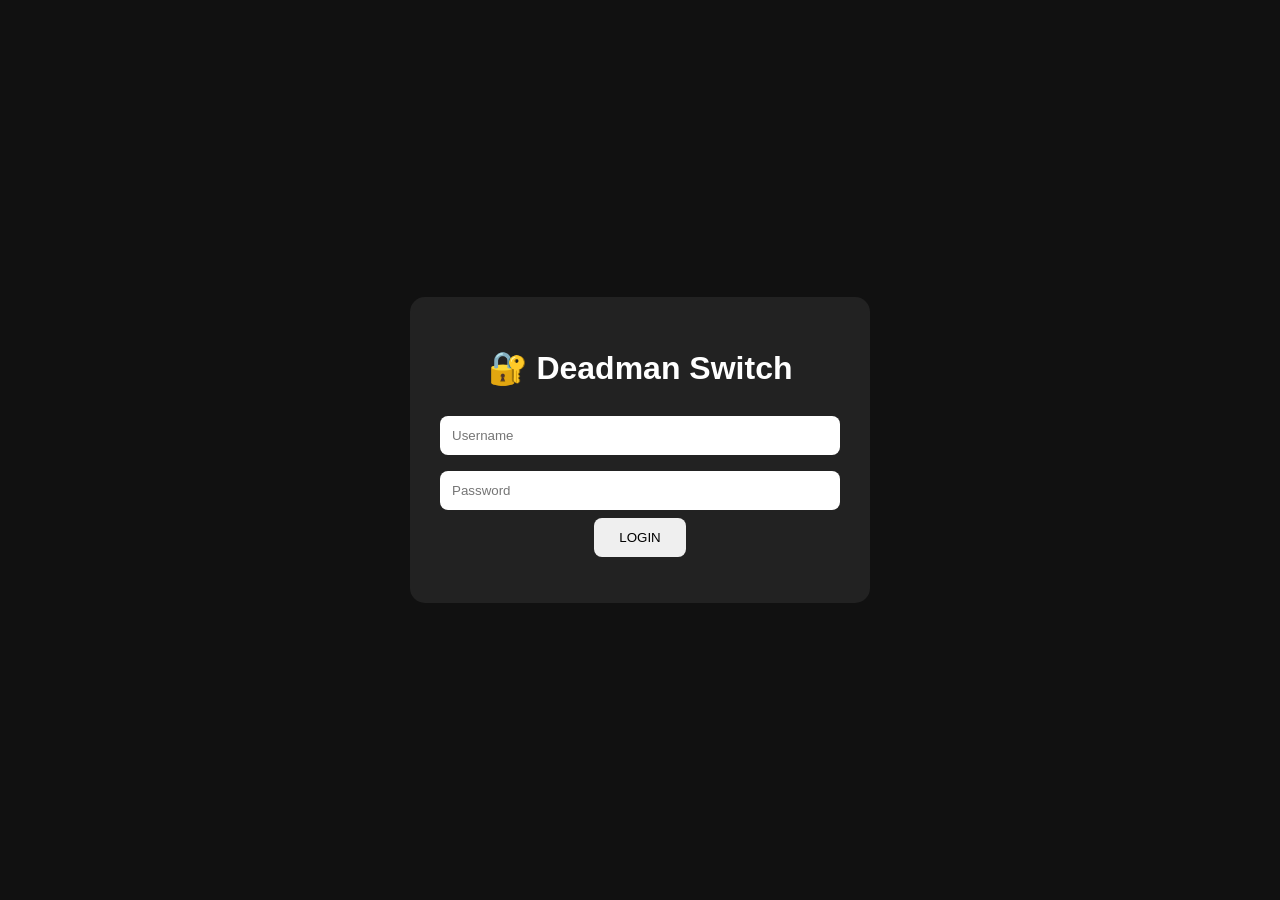
==== tujuan.html @ f86e51a2 "Update timer display and button functionality" ====
<!DOCTYPE html>
<html lang="id">
<head>
<meta charset="UTF-8">
<meta name="viewport" content="width=device-width, initial-scale=1.0">
<title>Deadman Switch</title>

<style>
body {
    margin: 0;
    min-height: 100vh;
    display: flex;
    justify-content: center;
    align-items: center;
    background: #111;
    color: white;
    font-family: Arial, sans-serif;
}

.box {
    width: 90%;
    max-width: 450px;
    padding: 30px;
    background: #222;
    border-radius: 15px;
    text-align: center;
}

#timer {
    font-size: 48px;
    font-weight: bold;
    margin: 25px 0;
}

button {
    padding: 13px 25px;
    border: 0;
    border-radius: 8px;
    cursor: pointer;
}

#status {
    margin-top: 20px;
}

.sos {
    color: #ff4444;
    font-weight: bold;
}
</style>
</head>

<body>

<div class="box">

    <h1>🟢 Deadman Switch</h1>

    <p>Check-in berikutnya sebelum:</p>

    <div id="timer">24:00:00</div>

    <button id="checkinButton" onclick="checkin()">
        🔄 CHECK-IN
    </button>

    <p id="status"></p>

</div>

<script>

// 24 JAM
const TIMEOUT = 24 * 60 * 60 * 1000;

function checkin() {

    // Reset timer menjadi 24 jam
    localStorage.setItem(
        "lastCheckin",
        Date.now()
    );

    document.getElementById("status").textContent =
        "✅ Check-in berhasil. Timer dimulai kembali 24 jam.";

    updateTimer();
}

function updateTimer() {

    const lastCheckin =
        localStorage.getItem("lastCheckin");

    if (!lastCheckin) {
        window.location.href = "index.html";
        return;
    }

    const elapsed =
        Date.now() - Number(lastCheckin);

    const remaining =
        TIMEOUT - elapsed;

    // 24 JAM SUDAH HABIS
    if (remaining <= 0) {

        document.getElementById("timer")
            .textContent = "00:00:00";

        document.getElementById("status")
            .textContent =
            "⚠️ Deadman switch on-sos";

        document.getElementById("status")
            .className = "sos";

        document.getElementById("checkinButton")
            .disabled = true;

        return;
    }

    const totalSeconds =
        Math.floor(remaining / 1000);

    const hours =
        Math.floor(totalSeconds / 3600);

    const minutes =
        Math.floor((totalSeconds % 3600) / 60);

    const seconds =
        totalSeconds % 60;

    document.getElementById("timer")
        .textContent =
        String(hours).padStart(2, "0") + ":" +
        String(minutes).padStart(2, "0") + ":" +
        String(seconds).padStart(2, "0");
}

// Update setiap detik
setInterval(updateTimer, 1000);

updateTimer();

</script>

</body>
</html>
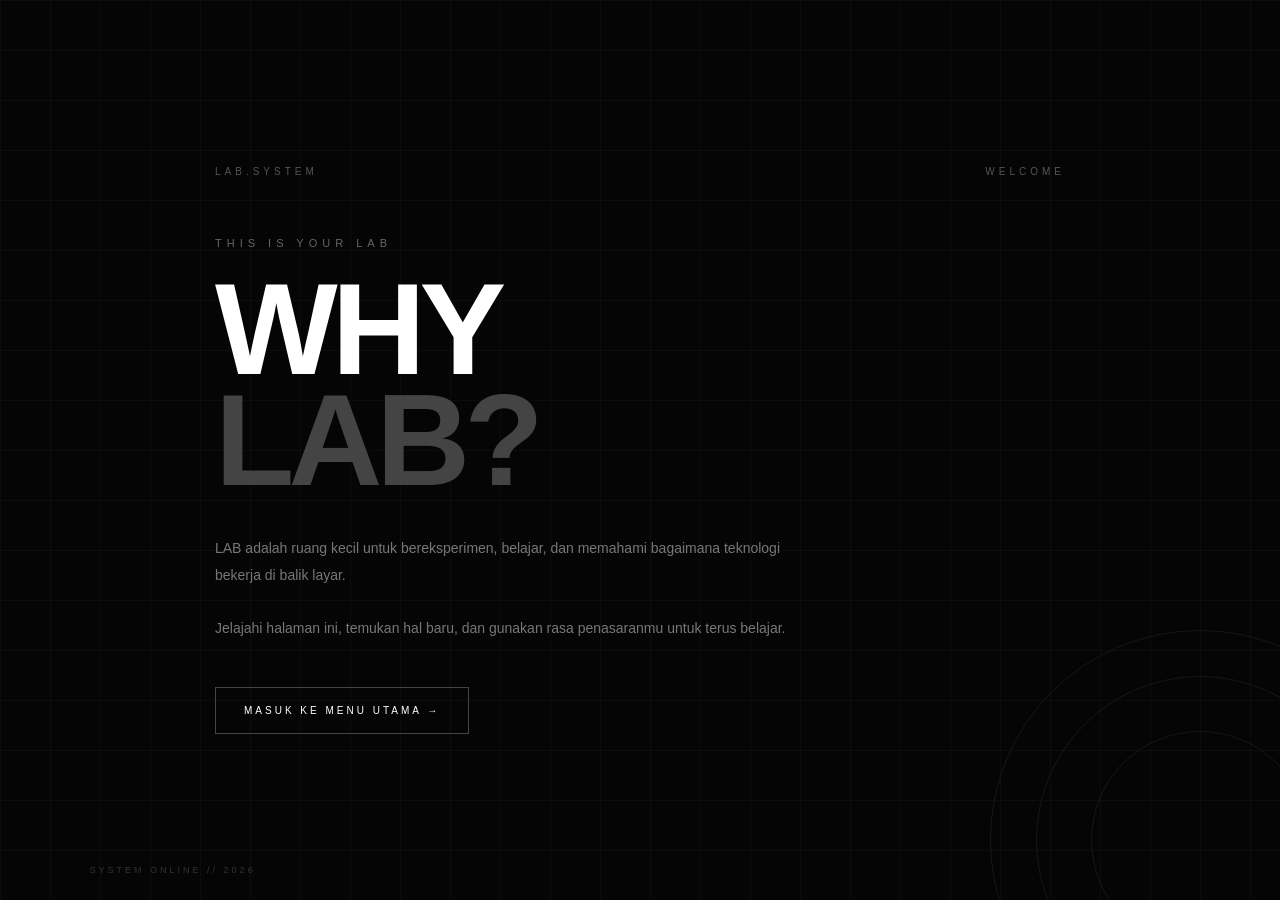
==== commit bea1d5b7: "Update tujuan.html" ====
--- a/tujuan.html
+++ b/tujuan.html
@@ -3,150 +3,214 @@
 <head>
 <meta charset="UTF-8">
 <meta name="viewport" content="width=device-width, initial-scale=1.0">
-<title>Deadman Switch</title>
+
+<title>LAB — Tujuan</title>
 
 <style>
+* {
+    margin: 0;
+    padding: 0;
+    box-sizing: border-box;
+}
+
 body {
-    margin: 0;
     min-height: 100vh;
+    background: #050505;
+    color: #fff;
+    font-family: Arial, Helvetica, sans-serif;
     display: flex;
+    align-items: center;
     justify-content: center;
-    align-items: center;
-    background: #111;
+    overflow: hidden;
+}
+
+/* GRID BACKGROUND */
+
+body::before {
+    content: "";
+    position: fixed;
+    inset: 0;
+    background-image:
+        linear-gradient(#ffffff08 1px, transparent 1px),
+        linear-gradient(90deg, #ffffff08 1px, transparent 1px);
+    background-size: 50px 50px;
+    pointer-events: none;
+}
+
+/* CONTAINER */
+
+.container {
+    width: min(850px, 88%);
+    position: relative;
+    z-index: 2;
+}
+
+/* TOP */
+
+.top {
+    display: flex;
+    justify-content: space-between;
+    color: #555;
+    font-size: 10px;
+    letter-spacing: 4px;
+    margin-bottom: 60px;
+}
+
+/* TITLE */
+
+.small {
+    color: #666;
+    font-size: 11px;
+    letter-spacing: 5px;
+    margin-bottom: 25px;
+}
+
+h1 {
+    font-size: clamp(55px, 12vw, 130px);
+    line-height: .85;
+    letter-spacing: -6px;
+}
+
+h1 span {
+    color: #444;
+}
+
+/* TEXT */
+
+.description {
+    max-width: 600px;
+    margin-top: 40px;
+    color: #777;
+    font-size: 14px;
+    line-height: 1.9;
+}
+
+/* BUTTON */
+
+.button {
+    display: inline-block;
+    margin-top: 45px;
+    padding: 17px 28px;
+
+    border: 1px solid #444;
+
     color: white;
-    font-family: Arial, sans-serif;
-}
-
-.box {
-    width: 90%;
-    max-width: 450px;
-    padding: 30px;
-    background: #222;
-    border-radius: 15px;
-    text-align: center;
-}
-
-#timer {
-    font-size: 48px;
-    font-weight: bold;
-    margin: 25px 0;
-}
-
-button {
-    padding: 13px 25px;
-    border: 0;
-    border-radius: 8px;
-    cursor: pointer;
-}
-
-#status {
-    margin-top: 20px;
-}
-
-.sos {
-    color: #ff4444;
-    font-weight: bold;
+    text-decoration: none;
+
+    font-size: 10px;
+    letter-spacing: 3px;
+
+    transition: .3s;
+}
+
+.button:hover {
+    background: white;
+    color: black;
+    border-color: white;
+}
+
+/* DECORATION */
+
+.circle {
+    position: fixed;
+    width: 420px;
+    height: 420px;
+    border: 1px solid #181818;
+    border-radius: 50%;
+    right: -130px;
+    bottom: -150px;
+}
+
+.circle::before {
+    content: "";
+    position: absolute;
+    inset: 45px;
+    border: 1px solid #181818;
+    border-radius: 50%;
+}
+
+.circle::after {
+    content: "";
+    position: absolute;
+    inset: 100px;
+    border: 1px solid #181818;
+    border-radius: 50%;
+}
+
+/* FOOTER */
+
+.footer {
+    position: fixed;
+    bottom: 25px;
+    left: 7%;
+
+    color: #333;
+    font-size: 9px;
+    letter-spacing: 3px;
+}
+
+/* MOBILE */
+
+@media(max-width:600px) {
+
+    h1 {
+        letter-spacing: -3px;
+    }
+
+    .top {
+        margin-bottom: 45px;
+    }
+
+    .description {
+        font-size: 13px;
+    }
+
+    .circle {
+        width: 300px;
+        height: 300px;
+    }
 }
 </style>
 </head>
 
 <body>
 
-<div class="box">
-
-    <h1>🟢 Deadman Switch</h1>
-
-    <p>Check-in berikutnya sebelum:</p>
-
-    <div id="timer">24:00:00</div>
-
-    <button id="checkinButton" onclick="checkin()">
-        🔄 CHECK-IN
-    </button>
-
-    <p id="status"></p>
+<div class="circle"></div>
+
+<div class="container">
+
+    <div class="top">
+        <span>LAB.SYSTEM</span>
+        <span>WELCOME</span>
+    </div>
+
+    <div class="small">
+        THIS IS YOUR LAB
+    </div>
+
+    <h1>
+        WHY<br>
+        <span>LAB?</span>
+    </h1>
+
+    <p class="description">
+        LAB adalah ruang kecil untuk bereksperimen,
+        belajar, dan memahami bagaimana teknologi
+        bekerja di balik layar.
+        <br><br>
+        Jelajahi halaman ini, temukan hal baru,
+        dan gunakan rasa penasaranmu untuk terus belajar.
+    </p>
+
+    <a href="index.html" class="button">
+        MASUK KE MENU UTAMA →
+    </a>
 
 </div>
 
-<script>
-
-// 24 JAM
-const TIMEOUT = 24 * 60 * 60 * 1000;
-
-function checkin() {
-
-    // Reset timer menjadi 24 jam
-    localStorage.setItem(
-        "lastCheckin",
-        Date.now()
-    );
-
-    document.getElementById("status").textContent =
-        "✅ Check-in berhasil. Timer dimulai kembali 24 jam.";
-
-    updateTimer();
-}
-
-function updateTimer() {
-
-    const lastCheckin =
-        localStorage.getItem("lastCheckin");
-
-    if (!lastCheckin) {
-        window.location.href = "index.html";
-        return;
-    }
-
-    const elapsed =
-        Date.now() - Number(lastCheckin);
-
-    const remaining =
-        TIMEOUT - elapsed;
-
-    // 24 JAM SUDAH HABIS
-    if (remaining <= 0) {
-
-        document.getElementById("timer")
-            .textContent = "00:00:00";
-
-        document.getElementById("status")
-            .textContent =
-            "⚠️ Deadman switch on-sos";
-
-        document.getElementById("status")
-            .className = "sos";
-
-        document.getElementById("checkinButton")
-            .disabled = true;
-
-        return;
-    }
-
-    const totalSeconds =
-        Math.floor(remaining / 1000);
-
-    const hours =
-        Math.floor(totalSeconds / 3600);
-
-    const minutes =
-        Math.floor((totalSeconds % 3600) / 60);
-
-    const seconds =
-        totalSeconds % 60;
-
-    document.getElementById("timer")
-        .textContent =
-        String(hours).padStart(2, "0") + ":" +
-        String(minutes).padStart(2, "0") + ":" +
-        String(seconds).padStart(2, "0");
-}
-
-// Update setiap detik
-setInterval(updateTimer, 1000);
-
-updateTimer();
-
-</script>
+<div class="footer">
+    SYSTEM ONLINE // 2026
+</div>
 
 </body>
 </html>
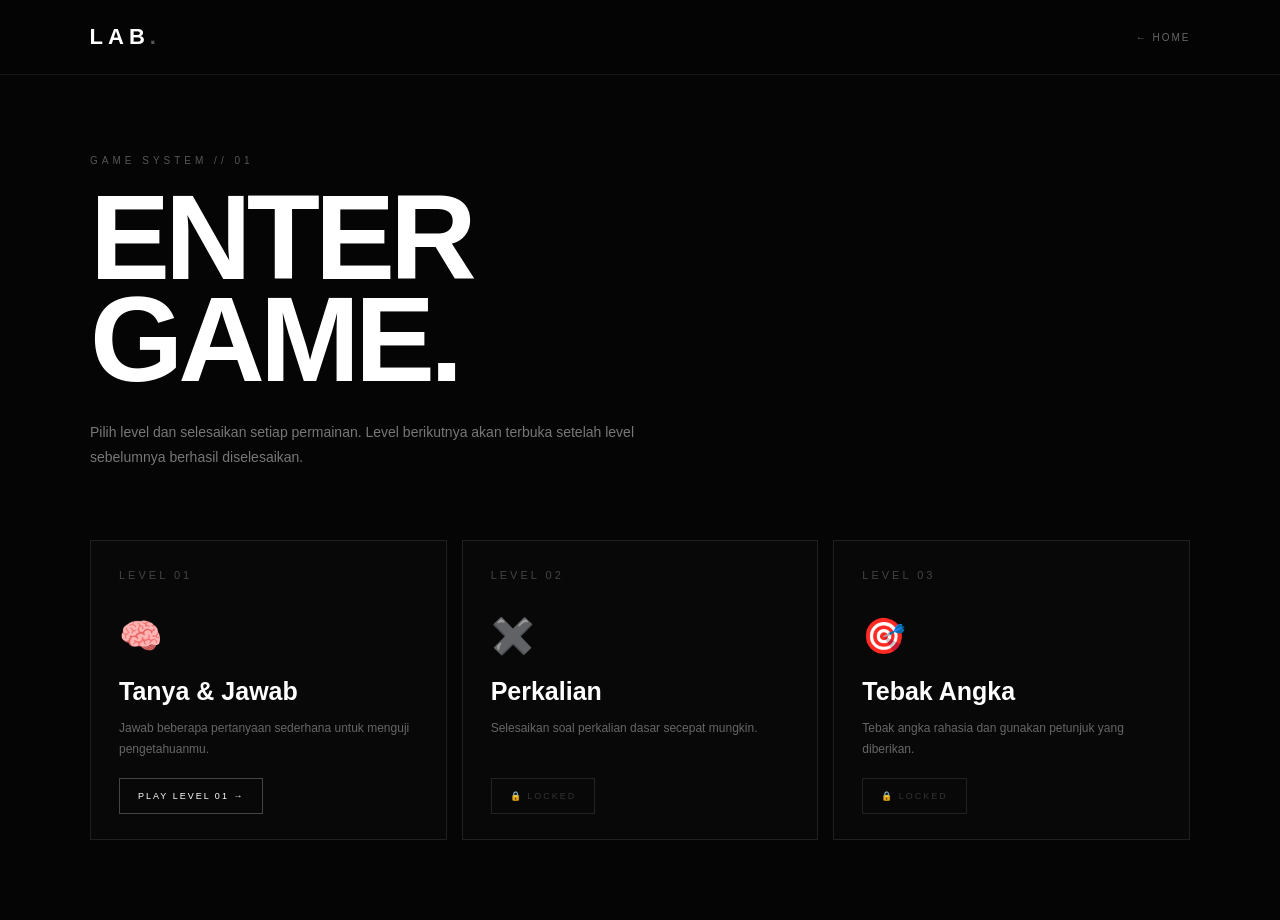
==== commit cbe7bb87: "Update title and styles in tujuan.html" ====
--- a/tujuan.html
+++ b/tujuan.html
@@ -1,12 +1,15 @@
 <!DOCTYPE html>
 <html lang="id">
 <head>
+
 <meta charset="UTF-8">
 <meta name="viewport" content="width=device-width, initial-scale=1.0">
-
-<title>LAB — Tujuan</title>
+<meta name="theme-color" content="#050505">
+
+<title>LAB — Enter Game</title>
 
 <style>
+
 * {
     margin: 0;
     padding: 0;
@@ -14,203 +17,771 @@
 }
 
 body {
+    background: #050505;
+    color: white;
+    font-family: Arial, Helvetica, sans-serif;
     min-height: 100vh;
-    background: #050505;
-    color: #fff;
-    font-family: Arial, Helvetica, sans-serif;
+}
+
+/* HEADER */
+
+header {
+    min-height: 75px;
+    padding: 0 7vw;
+
     display: flex;
     align-items: center;
-    justify-content: center;
-    overflow: hidden;
-}
-
-/* GRID BACKGROUND */
-
-body::before {
-    content: "";
-    position: fixed;
-    inset: 0;
-    background-image:
-        linear-gradient(#ffffff08 1px, transparent 1px),
-        linear-gradient(90deg, #ffffff08 1px, transparent 1px);
-    background-size: 50px 50px;
-    pointer-events: none;
-}
-
-/* CONTAINER */
-
-.container {
-    width: min(850px, 88%);
-    position: relative;
-    z-index: 2;
-}
-
-/* TOP */
-
-.top {
-    display: flex;
     justify-content: space-between;
+
+    border-bottom: 1px solid #171717;
+
+    position: sticky;
+    top: 0;
+    z-index: 10;
+
+    background: rgba(5,5,5,.9);
+    backdrop-filter: blur(15px);
+}
+
+.logo {
+    font-size: 22px;
+    font-weight: 900;
+    letter-spacing: 5px;
+}
+
+.logo span {
+    color: #555;
+}
+
+.back {
+    color: #666;
+    text-decoration: none;
+    font-size: 10px;
+    letter-spacing: 2px;
+}
+
+.back:hover {
+    color: white;
+}
+
+/* MAIN */
+
+main {
+    width: min(1100px, 88vw);
+    margin: auto;
+    padding: 80px 0;
+}
+
+.label {
     color: #555;
     font-size: 10px;
     letter-spacing: 4px;
-    margin-bottom: 60px;
-}
-
-/* TITLE */
-
-.small {
+    margin-bottom: 20px;
+}
+
+h1 {
+    font-size: clamp(55px, 11vw, 120px);
+    line-height: .85;
+    letter-spacing: -5px;
+}
+
+.subtitle {
+    color: #777;
+    max-width: 600px;
+    line-height: 1.8;
+    font-size: 14px;
+    margin-top: 30px;
+}
+
+/* LEVELS */
+
+.levels {
+    display: grid;
+    grid-template-columns: repeat(3, 1fr);
+    gap: 15px;
+    margin-top: 70px;
+}
+
+.level {
+    min-height: 300px;
+
+    border: 1px solid #202020;
+    background: #080808;
+
+    padding: 28px;
+
+    position: relative;
+
+    transition: .35s;
+}
+
+.level:hover {
+    transform: translateY(-6px);
+    border-color: #555;
+}
+
+.number {
+    color: #444;
+    font-size: 11px;
+    letter-spacing: 3px;
+}
+
+.icon {
+    font-size: 35px;
+    margin-top: 35px;
+}
+
+.level h2 {
+    font-size: 25px;
+    margin-top: 20px;
+}
+
+.level p {
     color: #666;
-    font-size: 11px;
-    letter-spacing: 5px;
-    margin-bottom: 25px;
-}
-
-h1 {
-    font-size: clamp(55px, 12vw, 130px);
-    line-height: .85;
-    letter-spacing: -6px;
-}
-
-h1 span {
-    color: #444;
-}
-
-/* TEXT */
-
-.description {
-    max-width: 600px;
-    margin-top: 40px;
-    color: #777;
-    font-size: 14px;
-    line-height: 1.9;
-}
-
-/* BUTTON */
-
-.button {
-    display: inline-block;
-    margin-top: 45px;
-    padding: 17px 28px;
+    font-size: 12px;
+    line-height: 1.7;
+    margin-top: 12px;
+}
+
+.play {
+    position: absolute;
+    left: 28px;
+    bottom: 25px;
 
     border: 1px solid #444;
 
+    padding: 12px 18px;
+
     color: white;
-    text-decoration: none;
-
-    font-size: 10px;
-    letter-spacing: 3px;
+    background: transparent;
+
+    font-size: 9px;
+    letter-spacing: 2px;
+
+    cursor: pointer;
 
     transition: .3s;
 }
 
-.button:hover {
+.play:hover:not(:disabled) {
     background: white;
     color: black;
-    border-color: white;
-}
-
-/* DECORATION */
-
-.circle {
-    position: fixed;
-    width: 420px;
-    height: 420px;
-    border: 1px solid #181818;
-    border-radius: 50%;
-    right: -130px;
-    bottom: -150px;
-}
-
-.circle::before {
-    content: "";
-    position: absolute;
-    inset: 45px;
-    border: 1px solid #181818;
-    border-radius: 50%;
-}
-
-.circle::after {
-    content: "";
-    position: absolute;
-    inset: 100px;
-    border: 1px solid #181818;
-    border-radius: 50%;
-}
-
-/* FOOTER */
-
-.footer {
-    position: fixed;
-    bottom: 25px;
-    left: 7%;
-
+}
+
+.play:disabled {
     color: #333;
-    font-size: 9px;
-    letter-spacing: 3px;
-}
-
-/* MOBILE */
-
-@media(max-width:600px) {
+    border-color: #222;
+    cursor: not-allowed;
+}
+
+/* GAME AREA */
+
+#gameArea {
+    display: none;
+    margin-top: 60px;
+    border-top: 1px solid #202020;
+    padding-top: 50px;
+}
+
+.game-box {
+    max-width: 650px;
+    margin: auto;
+    text-align: center;
+}
+
+.game-box h2 {
+    font-size: clamp(30px, 6vw, 55px);
+}
+
+.question {
+    color: #aaa;
+    font-size: 18px;
+    margin-top: 30px;
+    min-height: 30px;
+}
+
+input {
+    width: min(350px, 80vw);
+    padding: 15px;
+
+    margin-top: 25px;
+
+    background: #0d0d0d;
+    border: 1px solid #333;
+
+    color: white;
+
+    text-align: center;
+    font-size: 18px;
+
+    outline: none;
+}
+
+input:focus {
+    border-color: #777;
+}
+
+.submit {
+    display: block;
+
+    margin: 15px auto;
+
+    padding: 13px 25px;
+
+    border: 1px solid #444;
+    background: transparent;
+
+    color: white;
+
+    cursor: pointer;
+
+    letter-spacing: 2px;
+}
+
+.submit:hover {
+    background: white;
+    color: black;
+}
+
+.message {
+    min-height: 25px;
+    color: #777;
+    margin-top: 15px;
+}
+
+/* RESPONSIVE */
+
+@media(max-width:800px) {
+
+    main {
+        padding-top: 55px;
+    }
+
+    .levels {
+        grid-template-columns: 1fr;
+    }
+
+    .level {
+        min-height: 260px;
+    }
+}
+
+@media(max-width:500px) {
+
+    header {
+        padding: 0 5vw;
+    }
+
+    main {
+        width: 90vw;
+    }
 
     h1 {
         letter-spacing: -3px;
     }
 
-    .top {
-        margin-bottom: 45px;
-    }
-
-    .description {
+    .subtitle {
         font-size: 13px;
     }
-
-    .circle {
-        width: 300px;
-        height: 300px;
-    }
-}
+}
+
 </style>
 </head>
 
+
 <body>
 
-<div class="circle"></div>
-
-<div class="container">
-
-    <div class="top">
-        <span>LAB.SYSTEM</span>
-        <span>WELCOME</span>
+<header>
+
+    <div class="logo">
+        LAB<span>.</span>
     </div>
 
-    <div class="small">
-        THIS IS YOUR LAB
+    <a class="back" href="index.html">
+        ← HOME
+    </a>
+
+</header>
+
+
+<main>
+
+    <div class="label">
+        GAME SYSTEM // 01
     </div>
 
     <h1>
-        WHY<br>
-        <span>LAB?</span>
+        ENTER<br>
+        GAME.
     </h1>
 
-    <p class="description">
-        LAB adalah ruang kecil untuk bereksperimen,
-        belajar, dan memahami bagaimana teknologi
-        bekerja di balik layar.
-        <br><br>
-        Jelajahi halaman ini, temukan hal baru,
-        dan gunakan rasa penasaranmu untuk terus belajar.
+    <p class="subtitle">
+        Pilih level dan selesaikan setiap permainan.
+        Level berikutnya akan terbuka setelah
+        level sebelumnya berhasil diselesaikan.
     </p>
 
-    <a href="index.html" class="button">
-        MASUK KE MENU UTAMA →
-    </a>
-
-</div>
-
-<div class="footer">
-    SYSTEM ONLINE // 2026
-</div>
+
+    <div class="levels">
+
+        <!-- LEVEL 1 -->
+
+        <div class="level">
+
+            <div class="number">
+                LEVEL 01
+            </div>
+
+            <div class="icon">🧠</div>
+
+            <h2>
+                Tanya & Jawab
+            </h2>
+
+            <p>
+                Jawab beberapa pertanyaan
+                sederhana untuk menguji
+                pengetahuanmu.
+            </p>
+
+            <button class="play" onclick="startLevel(1)">
+                PLAY LEVEL 01 →
+            </button>
+
+        </div>
+
+
+        <!-- LEVEL 2 -->
+
+        <div class="level">
+
+            <div class="number">
+                LEVEL 02
+            </div>
+
+            <div class="icon">✖️</div>
+
+            <h2>
+                Perkalian
+            </h2>
+
+            <p>
+                Selesaikan soal perkalian
+                dasar secepat mungkin.
+            </p>
+
+            <button id="level2Btn"
+                    class="play"
+                    onclick="startLevel(2)"
+                    disabled>
+                🔒 LOCKED
+            </button>
+
+        </div>
+
+
+        <!-- LEVEL 3 -->
+
+        <div class="level">
+
+            <div class="number">
+                LEVEL 03
+            </div>
+
+            <div class="icon">🎯</div>
+
+            <h2>
+                Tebak Angka
+            </h2>
+
+            <p>
+                Tebak angka rahasia dan
+                gunakan petunjuk yang diberikan.
+            </p>
+
+            <button id="level3Btn"
+                    class="play"
+                    onclick="startLevel(3)"
+                    disabled>
+                🔒 LOCKED
+            </button>
+
+        </div>
+
+    </div>
+
+
+    <!-- GAME -->
+
+    <div id="gameArea">
+
+        <div class="game-box">
+
+            <div class="label" id="gameLabel">
+                LEVEL
+            </div>
+
+            <h2 id="gameTitle">
+                GAME
+            </h2>
+
+            <div class="question" id="question">
+                Pertanyaan
+            </div>
+
+            <input
+                id="answer"
+                type="text"
+                autocomplete="off"
+                placeholder="Tulis jawaban..."
+            >
+
+            <button class="submit" onclick="checkAnswer()">
+                SUBMIT →
+            </button>
+
+            <div class="message" id="message"></div>
+
+        </div>
+
+    </div>
+
+</main>
+
+
+<script>
+
+/* =========================
+   PROGRESS SYSTEM
+========================= */
+
+let unlocked = Number(
+    localStorage.getItem("labLevel") || 1
+);
+
+const level2Btn = document.getElementById("level2Btn");
+const level3Btn = document.getElementById("level3Btn");
+
+function updateLevels() {
+
+    if (unlocked >= 2) {
+        level2Btn.disabled = false;
+        level2Btn.textContent = "PLAY LEVEL 02 →";
+    }
+
+    if (unlocked >= 3) {
+        level3Btn.disabled = false;
+        level3Btn.textContent = "PLAY LEVEL 03 →";
+    }
+}
+
+updateLevels();
+
+
+/* =========================
+   GAME VARIABLES
+========================= */
+
+let currentLevel = 0;
+let currentAnswer = "";
+
+let questionIndex = 0;
+
+
+/* LEVEL 1 QUESTIONS */
+
+const questions = [
+
+    {
+        q: "Planet tempat kita tinggal adalah?",
+        a: "bumi"
+    },
+
+    {
+        q: "Berapa jumlah hari dalam satu minggu?",
+        a: "7"
+    },
+
+    {
+        q: "Warna yang dihasilkan dari merah + putih?",
+        a: "pink"
+    }
+
+];
+
+
+/* =========================
+   START LEVEL
+========================= */
+
+function startLevel(level) {
+
+    currentLevel = level;
+
+    document.getElementById("gameArea").style.display = "block";
+
+    document
+        .getElementById("gameArea")
+        .scrollIntoView({
+            behavior: "smooth"
+        });
+
+    document.getElementById("message").textContent = "";
+
+    if (level === 1) {
+        startQuestion();
+    }
+
+    if (level === 2) {
+        startMultiplication();
+    }
+
+    if (level === 3) {
+        startGuess();
+    }
+}
+
+
+/* =========================
+   LEVEL 1
+========================= */
+
+function startQuestion() {
+
+    document.getElementById("gameLabel")
+        .textContent = "LEVEL 01 // KNOWLEDGE";
+
+    document.getElementById("gameTitle")
+        .textContent = "TANYA & JAWAB";
+
+    questionIndex = 0;
+
+    showQuestion();
+}
+
+
+function showQuestion() {
+
+    currentAnswer =
+        questions[questionIndex].a;
+
+    document.getElementById("question")
+        .textContent =
+        questions[questionIndex].q;
+
+    document.getElementById("answer").value = "";
+}
+
+
+function checkQuestion(answer) {
+
+    if (
+        answer.trim().toLowerCase() ===
+        currentAnswer.toLowerCase()
+    ) {
+
+        questionIndex++;
+
+        if (questionIndex >= questions.length) {
+
+            completeLevel(1);
+
+        } else {
+
+            document.getElementById("message")
+                .textContent =
+                "✓ BENAR! Lanjut...";
+
+            setTimeout(showQuestion, 700);
+        }
+
+    } else {
+
+        document.getElementById("message")
+            .textContent =
+            "✕ Jawaban belum tepat.";
+    }
+}
+
+
+/* =========================
+   LEVEL 2
+========================= */
+
+let num1;
+let num2;
+
+function startMultiplication() {
+
+    document.getElementById("gameLabel")
+        .textContent = "LEVEL 02 // MATH";
+
+    document.getElementById("gameTitle")
+        .textContent = "PERKALIAN DASAR";
+
+    num1 = Math.floor(Math.random() * 10) + 1;
+    num2 = Math.floor(Math.random() * 10) + 1;
+
+    currentAnswer = String(num1 * num2);
+
+    document.getElementById("question")
+        .textContent =
+        num1 + " × " + num2 + " = ?";
+
+    document.getElementById("answer").value = "";
+}
+
+
+/* =========================
+   LEVEL 3
+========================= */
+
+let secretNumber;
+
+function startGuess() {
+
+    document.getElementById("gameLabel")
+        .textContent = "LEVEL 03 // LOGIC";
+
+    document.getElementById("gameTitle")
+        .textContent = "TEBAK ANGKA";
+
+    secretNumber =
+        Math.floor(Math.random() * 20) + 1;
+
+    currentAnswer = String(secretNumber);
+
+    document.getElementById("question")
+        .textContent =
+        "Aku memilih angka 1–20. Tebak!";
+
+    document.getElementById("answer").value = "";
+}
+
+
+/* =========================
+   CHECK ANSWER
+========================= */
+
+function checkAnswer() {
+
+    const answer =
+        document.getElementById("answer")
+        .value
+        .trim();
+
+    if (!answer) return;
+
+
+    if (currentLevel === 1) {
+
+        checkQuestion(answer);
+
+        return;
+    }
+
+
+    if (currentLevel === 2) {
+
+        if (answer === currentAnswer) {
+
+            completeLevel(2);
+
+        } else {
+
+            document.getElementById("message")
+                .textContent =
+                "✕ Salah. Coba lagi!";
+        }
+
+        return;
+    }
+
+
+    if (currentLevel === 3) {
+
+        const guess = Number(answer);
+
+        if (guess === secretNumber) {
+
+            completeLevel(3);
+
+        } else if (guess < secretNumber) {
+
+            document.getElementById("message")
+                .textContent =
+                "↑ Terlalu kecil!";
+
+        } else {
+
+            document.getElementById("message")
+                .textContent =
+                "↓ Terlalu besar!";
+        }
+
+    }
+}
+
+
+/* =========================
+   COMPLETE
+========================= */
+
+function completeLevel(level) {
+
+    document.getElementById("message")
+        .textContent =
+        "✓ LEVEL " + level + " SELESAI! 🎉";
+
+
+    if (unlocked <= level) {
+
+        unlocked = level + 1;
+
+        if (unlocked > 4) {
+            unlocked = 4;
+        }
+
+        localStorage.setItem(
+            "labLevel",
+            unlocked
+        );
+
+        updateLevels();
+    }
+
+
+    if (level === 3) {
+
+        document.getElementById("question")
+            .textContent =
+            "🏆 SEMUA LEVEL SELESAI!";
+
+    } else {
+
+        setTimeout(() => {
+
+            document.getElementById("question")
+                .textContent =
+                "Level berikutnya sudah terbuka!";
+
+        }, 500);
+    }
+}
+
+
+/* ENTER KEY */
+
+document.getElementById("answer")
+.addEventListener("keydown", function(event) {
+
+    if (event.key === "Enter") {
+        checkAnswer();
+    }
+
+});
+
+</script>
 
 </body>
 </html>
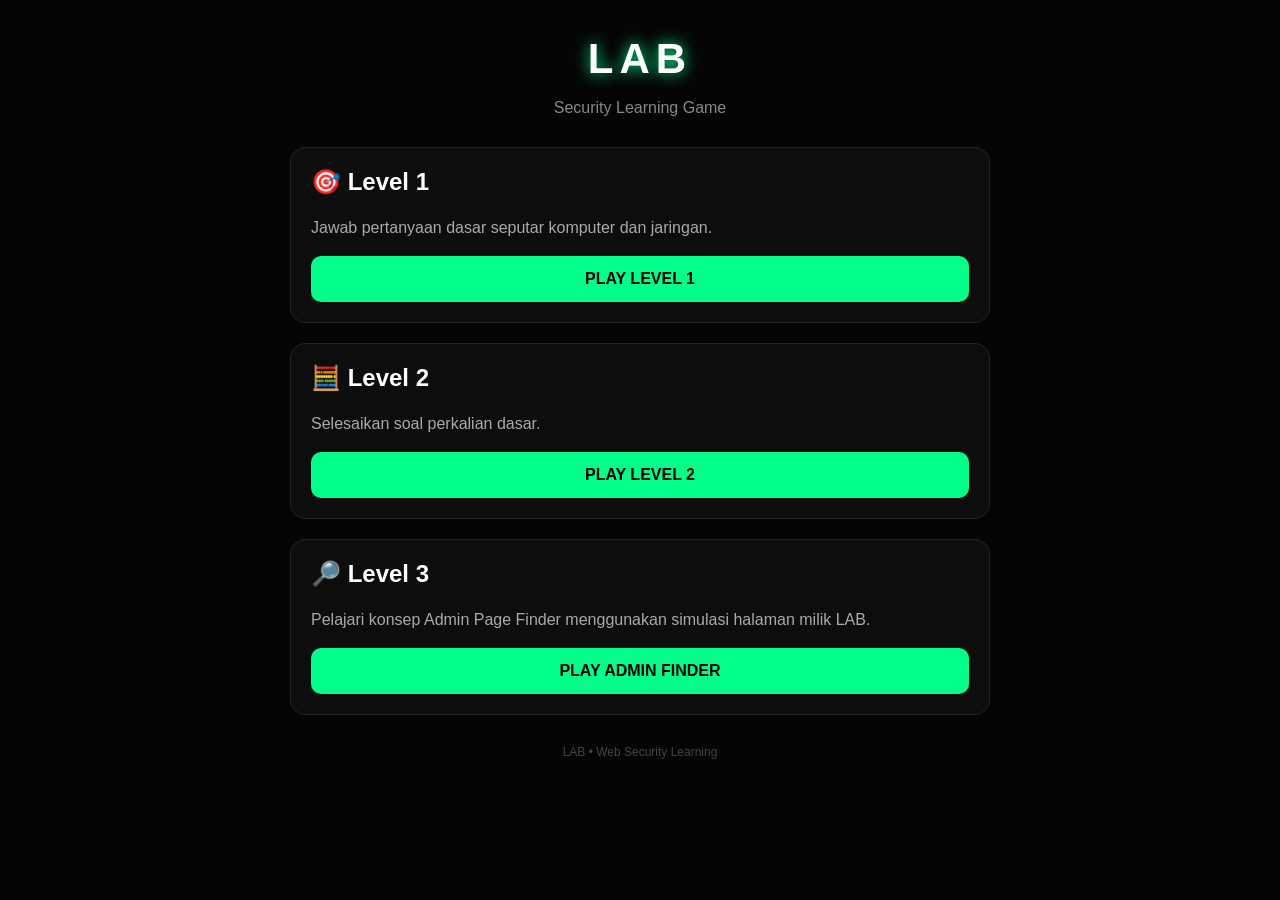
==== commit d64fff2c: "Update tujuan.html" ====
--- a/tujuan.html
+++ b/tujuan.html
@@ -1,544 +1,397 @@
 <!DOCTYPE html>
 <html lang="id">
 <head>
-
 <meta charset="UTF-8">
 <meta name="viewport" content="width=device-width, initial-scale=1.0">
-<meta name="theme-color" content="#050505">
-
-<title>LAB — Enter Game</title>
+
+<title>LAB - Security Game</title>
 
 <style>
-
 * {
+    box-sizing: border-box;
+}
+
+body {
     margin: 0;
-    padding: 0;
-    box-sizing: border-box;
-}
-
-body {
     background: #050505;
     color: white;
-    font-family: Arial, Helvetica, sans-serif;
-    min-height: 100vh;
-}
-
-/* HEADER */
+    font-family: Arial, sans-serif;
+}
+
+.container {
+    width: 92%;
+    max-width: 700px;
+    margin: auto;
+    padding: 25px 0 50px;
+}
 
 header {
-    min-height: 75px;
-    padding: 0 7vw;
-
-    display: flex;
-    align-items: center;
-    justify-content: space-between;
-
-    border-bottom: 1px solid #171717;
-
-    position: sticky;
-    top: 0;
-    z-index: 10;
-
-    background: rgba(5,5,5,.9);
-    backdrop-filter: blur(15px);
-}
-
-.logo {
-    font-size: 22px;
-    font-weight: 900;
-    letter-spacing: 5px;
-}
-
-.logo span {
-    color: #555;
-}
+    text-align: center;
+    margin-bottom: 30px;
+}
+
+header h1 {
+    font-size: 42px;
+    margin: 10px 0;
+    letter-spacing: 6px;
+    text-shadow: 0 0 15px #00ff88;
+}
+
+header p {
+    color: #888;
+}
+
+/* LEVEL */
+
+.level {
+    background: #0d0d0d;
+    border: 1px solid #222;
+    border-radius: 15px;
+    padding: 20px;
+    margin-bottom: 20px;
+}
+
+.level h2 {
+    margin-top: 0;
+}
+
+.level p {
+    color: #aaa;
+    line-height: 1.5;
+}
+
+button {
+    width: 100%;
+    padding: 14px;
+    border: none;
+    border-radius: 10px;
+    background: #00ff88;
+    color: #000;
+    font-size: 16px;
+    font-weight: bold;
+    cursor: pointer;
+}
+
+button:hover {
+    opacity: 0.8;
+}
+
+/* GAME 1 */
+
+.question {
+    margin-top: 15px;
+    padding: 15px;
+    background: #151515;
+    border-radius: 10px;
+}
+
+.answer {
+    width: 100%;
+    padding: 12px;
+    margin-top: 10px;
+    background: #080808;
+    border: 1px solid #333;
+    color: white;
+    border-radius: 8px;
+}
+
+.result {
+    margin-top: 10px;
+    font-weight: bold;
+}
+
+/* MULTIPLICATION */
+
+#mathGame {
+    display: none;
+}
+
+#questionMath {
+    font-size: 25px;
+    text-align: center;
+    margin: 20px 0;
+}
+
+/* ADMIN FINDER */
+
+#finder {
+    display: none;
+}
+
+.warning {
+    padding: 12px;
+    border-left: 4px solid #00ff88;
+    background: #111;
+    color: #aaa;
+    font-size: 13px;
+    line-height: 1.5;
+    margin-bottom: 15px;
+}
+
+.finderInput {
+    width: 100%;
+    padding: 13px;
+    border-radius: 8px;
+    border: 1px solid #333;
+    background: #050505;
+    color: white;
+    margin-bottom: 10px;
+}
+
+.scanButton {
+    margin-bottom: 15px;
+}
+
+.results {
+    background: #080808;
+    border: 1px solid #222;
+    border-radius: 10px;
+    padding: 12px;
+    max-height: 350px;
+    overflow-y: auto;
+}
+
+.resultLine {
+    padding: 9px;
+    margin-bottom: 6px;
+    border-radius: 6px;
+    background: #101010;
+    font-family: monospace;
+    font-size: 13px;
+}
+
+.found {
+    color: #00ff88;
+}
+
+.notfound {
+    color: #777;
+}
+
+.info {
+    color: #aaa;
+}
+
+/* BACK */
 
 .back {
-    color: #666;
-    text-decoration: none;
-    font-size: 10px;
-    letter-spacing: 2px;
-}
-
-.back:hover {
+    margin-top: 15px;
+    background: #171717;
     color: white;
 }
 
-/* MAIN */
-
-main {
-    width: min(1100px, 88vw);
-    margin: auto;
-    padding: 80px 0;
-}
-
-.label {
-    color: #555;
-    font-size: 10px;
-    letter-spacing: 4px;
-    margin-bottom: 20px;
-}
-
-h1 {
-    font-size: clamp(55px, 11vw, 120px);
-    line-height: .85;
-    letter-spacing: -5px;
-}
-
-.subtitle {
-    color: #777;
-    max-width: 600px;
-    line-height: 1.8;
-    font-size: 14px;
+.hidden {
+    display: none;
+}
+
+footer {
+    text-align: center;
+    color: #444;
     margin-top: 30px;
-}
-
-/* LEVELS */
-
-.levels {
-    display: grid;
-    grid-template-columns: repeat(3, 1fr);
-    gap: 15px;
-    margin-top: 70px;
-}
-
-.level {
-    min-height: 300px;
-
-    border: 1px solid #202020;
-    background: #080808;
-
-    padding: 28px;
-
-    position: relative;
-
-    transition: .35s;
-}
-
-.level:hover {
-    transform: translateY(-6px);
-    border-color: #555;
-}
-
-.number {
-    color: #444;
-    font-size: 11px;
-    letter-spacing: 3px;
-}
-
-.icon {
-    font-size: 35px;
-    margin-top: 35px;
-}
-
-.level h2 {
-    font-size: 25px;
-    margin-top: 20px;
-}
-
-.level p {
-    color: #666;
     font-size: 12px;
-    line-height: 1.7;
-    margin-top: 12px;
-}
-
-.play {
-    position: absolute;
-    left: 28px;
-    bottom: 25px;
-
-    border: 1px solid #444;
-
-    padding: 12px 18px;
-
-    color: white;
-    background: transparent;
-
-    font-size: 9px;
-    letter-spacing: 2px;
-
-    cursor: pointer;
-
-    transition: .3s;
-}
-
-.play:hover:not(:disabled) {
-    background: white;
-    color: black;
-}
-
-.play:disabled {
-    color: #333;
-    border-color: #222;
-    cursor: not-allowed;
-}
-
-/* GAME AREA */
-
-#gameArea {
-    display: none;
-    margin-top: 60px;
-    border-top: 1px solid #202020;
-    padding-top: 50px;
-}
-
-.game-box {
-    max-width: 650px;
-    margin: auto;
-    text-align: center;
-}
-
-.game-box h2 {
-    font-size: clamp(30px, 6vw, 55px);
-}
-
-.question {
-    color: #aaa;
-    font-size: 18px;
-    margin-top: 30px;
-    min-height: 30px;
-}
-
-input {
-    width: min(350px, 80vw);
-    padding: 15px;
-
-    margin-top: 25px;
-
-    background: #0d0d0d;
-    border: 1px solid #333;
-
-    color: white;
-
-    text-align: center;
-    font-size: 18px;
-
-    outline: none;
-}
-
-input:focus {
-    border-color: #777;
-}
-
-.submit {
-    display: block;
-
-    margin: 15px auto;
-
-    padding: 13px 25px;
-
-    border: 1px solid #444;
-    background: transparent;
-
-    color: white;
-
-    cursor: pointer;
-
-    letter-spacing: 2px;
-}
-
-.submit:hover {
-    background: white;
-    color: black;
-}
-
-.message {
-    min-height: 25px;
-    color: #777;
-    margin-top: 15px;
-}
-
-/* RESPONSIVE */
-
-@media(max-width:800px) {
-
-    main {
-        padding-top: 55px;
-    }
-
-    .levels {
-        grid-template-columns: 1fr;
-    }
-
-    .level {
-        min-height: 260px;
-    }
-}
-
-@media(max-width:500px) {
-
-    header {
-        padding: 0 5vw;
-    }
-
-    main {
-        width: 90vw;
-    }
-
-    h1 {
-        letter-spacing: -3px;
-    }
-
-    .subtitle {
-        font-size: 13px;
-    }
-}
-
+}
+
+@media(max-width: 450px) {
+    header h1 {
+        font-size: 32px;
+    }
+
+    .container {
+        width: 94%;
+    }
+}
 </style>
 </head>
 
-
 <body>
 
+<div class="container">
+
 <header>
-
-    <div class="logo">
-        LAB<span>.</span>
-    </div>
-
-    <a class="back" href="index.html">
-        ← HOME
-    </a>
-
+    <h1>LAB</h1>
+    <p>Security Learning Game</p>
 </header>
 
-
-<main>
-
-    <div class="label">
-        GAME SYSTEM // 01
-    </div>
-
-    <h1>
-        ENTER<br>
-        GAME.
-    </h1>
-
-    <p class="subtitle">
-        Pilih level dan selesaikan setiap permainan.
-        Level berikutnya akan terbuka setelah
-        level sebelumnya berhasil diselesaikan.
-    </p>
-
-
-    <div class="levels">
-
-        <!-- LEVEL 1 -->
-
-        <div class="level">
-
-            <div class="number">
-                LEVEL 01
-            </div>
-
-            <div class="icon">🧠</div>
-
-            <h2>
-                Tanya & Jawab
-            </h2>
-
-            <p>
-                Jawab beberapa pertanyaan
-                sederhana untuk menguji
-                pengetahuanmu.
-            </p>
-
-            <button class="play" onclick="startLevel(1)">
-                PLAY LEVEL 01 →
-            </button>
-
+<!-- MENU -->
+
+<div id="menu">
+
+    <div class="level">
+        <h2>🎯 Level 1</h2>
+        <p>
+            Jawab pertanyaan dasar seputar komputer dan jaringan.
+        </p>
+        <button onclick="showGame('quiz')">
+            PLAY LEVEL 1
+        </button>
+    </div>
+
+    <div class="level">
+        <h2>🧮 Level 2</h2>
+        <p>
+            Selesaikan soal perkalian dasar.
+        </p>
+        <button onclick="showGame('math')">
+            PLAY LEVEL 2
+        </button>
+    </div>
+
+    <div class="level">
+        <h2>🔎 Level 3</h2>
+        <p>
+            Pelajari konsep Admin Page Finder menggunakan
+            simulasi halaman milik LAB.
+        </p>
+        <button onclick="showGame('finder')">
+            PLAY ADMIN FINDER
+        </button>
+    </div>
+
+</div>
+
+
+<!-- LEVEL 1 -->
+
+<div id="quiz" class="level hidden">
+
+    <h2>🎯 Level 1 — Q&A</h2>
+
+    <div class="question">
+        <p>
+            Apa fungsi DNS?
+        </p>
+
+        <input
+            id="quizAnswer"
+            class="answer"
+            placeholder="Tulis jawaban..."
+        >
+
+        <button style="margin-top:10px" onclick="checkQuiz()">
+            CHECK
+        </button>
+
+        <div id="quizResult" class="result"></div>
+    </div>
+
+    <button class="back" onclick="backMenu()">
+        ← BACK
+    </button>
+
+</div>
+
+
+<!-- LEVEL 2 -->
+
+<div id="mathGame" class="level">
+
+    <h2>🧮 Level 2 — Math</h2>
+
+    <div id="questionMath">
+        5 × 5 = ?
+    </div>
+
+    <input
+        id="mathAnswer"
+        class="answer"
+        type="number"
+        placeholder="Jawaban..."
+    >
+
+    <button style="margin-top:10px" onclick="checkMath()">
+        CHECK
+    </button>
+
+    <div id="mathResult" class="result"></div>
+
+    <button class="back" onclick="backMenu()">
+        ← BACK
+    </button>
+
+</div>
+
+
+<!-- LEVEL 3 -->
+
+<div id="finder" class="level">
+
+    <h2>🔎 Admin Page Finder</h2>
+
+    <div class="warning">
+        🧪 LAB Simulator<br><br>
+        Mode ini hanya mensimulasikan pencarian halaman
+        administrasi di dalam LAB. Tidak melakukan scanning
+        terhadap website eksternal.
+    </div>
+
+    <input
+        id="target"
+        class="finderInput"
+        value="LAB"
+        placeholder="Nama target LAB..."
+    >
+
+    <button class="scanButton" onclick="startScan()">
+        🔍 START FINDER
+    </button>
+
+    <div id="scanStatus" class="info"></div>
+
+    <br>
+
+    <div id="results" class="results">
+        <div class="info">
+            Tekan START FINDER untuk memulai...
         </div>
-
-
-        <!-- LEVEL 2 -->
-
-        <div class="level">
-
-            <div class="number">
-                LEVEL 02
-            </div>
-
-            <div class="icon">✖️</div>
-
-            <h2>
-                Perkalian
-            </h2>
-
-            <p>
-                Selesaikan soal perkalian
-                dasar secepat mungkin.
-            </p>
-
-            <button id="level2Btn"
-                    class="play"
-                    onclick="startLevel(2)"
-                    disabled>
-                🔒 LOCKED
-            </button>
-
-        </div>
-
-
-        <!-- LEVEL 3 -->
-
-        <div class="level">
-
-            <div class="number">
-                LEVEL 03
-            </div>
-
-            <div class="icon">🎯</div>
-
-            <h2>
-                Tebak Angka
-            </h2>
-
-            <p>
-                Tebak angka rahasia dan
-                gunakan petunjuk yang diberikan.
-            </p>
-
-            <button id="level3Btn"
-                    class="play"
-                    onclick="startLevel(3)"
-                    disabled>
-                🔒 LOCKED
-            </button>
-
-        </div>
-
-    </div>
-
-
-    <!-- GAME -->
-
-    <div id="gameArea">
-
-        <div class="game-box">
-
-            <div class="label" id="gameLabel">
-                LEVEL
-            </div>
-
-            <h2 id="gameTitle">
-                GAME
-            </h2>
-
-            <div class="question" id="question">
-                Pertanyaan
-            </div>
-
-            <input
-                id="answer"
-                type="text"
-                autocomplete="off"
-                placeholder="Tulis jawaban..."
-            >
-
-            <button class="submit" onclick="checkAnswer()">
-                SUBMIT →
-            </button>
-
-            <div class="message" id="message"></div>
-
-        </div>
-
-    </div>
-
-</main>
+    </div>
+
+    <button class="back" onclick="backMenu()">
+        ← BACK
+    </button>
+
+</div>
+
+
+<footer>
+    LAB • Web Security Learning
+</footer>
+
+</div>
 
 
 <script>
 
 /* =========================
-   PROGRESS SYSTEM
+   MENU SYSTEM
 ========================= */
 
-let unlocked = Number(
-    localStorage.getItem("labLevel") || 1
-);
-
-const level2Btn = document.getElementById("level2Btn");
-const level3Btn = document.getElementById("level3Btn");
-
-function updateLevels() {
-
-    if (unlocked >= 2) {
-        level2Btn.disabled = false;
-        level2Btn.textContent = "PLAY LEVEL 02 →";
-    }
-
-    if (unlocked >= 3) {
-        level3Btn.disabled = false;
-        level3Btn.textContent = "PLAY LEVEL 03 →";
-    }
-}
-
-updateLevels();
-
-
-/* =========================
-   GAME VARIABLES
-========================= */
-
-let currentLevel = 0;
-let currentAnswer = "";
-
-let questionIndex = 0;
-
-
-/* LEVEL 1 QUESTIONS */
-
-const questions = [
-
-    {
-        q: "Planet tempat kita tinggal adalah?",
-        a: "bumi"
-    },
-
-    {
-        q: "Berapa jumlah hari dalam satu minggu?",
-        a: "7"
-    },
-
-    {
-        q: "Warna yang dihasilkan dari merah + putih?",
-        a: "pink"
-    }
-
-];
-
-
-/* =========================
-   START LEVEL
-========================= */
-
-function startLevel(level) {
-
-    currentLevel = level;
-
-    document.getElementById("gameArea").style.display = "block";
-
-    document
-        .getElementById("gameArea")
-        .scrollIntoView({
-            behavior: "smooth"
-        });
-
-    document.getElementById("message").textContent = "";
-
-    if (level === 1) {
-        startQuestion();
-    }
-
-    if (level === 2) {
-        startMultiplication();
-    }
-
-    if (level === 3) {
-        startGuess();
-    }
+function hideAll() {
+    document.getElementById("menu").style.display = "none";
+    document.getElementById("quiz").style.display = "none";
+    document.getElementById("mathGame").style.display = "none";
+    document.getElementById("finder").style.display = "none";
+}
+
+function showGame(game) {
+
+    hideAll();
+
+    if (game === "quiz") {
+        document.getElementById("quiz").style.display = "block";
+    }
+
+    if (game === "math") {
+        document.getElementById("mathGame").style.display = "block";
+    }
+
+    if (game === "finder") {
+        document.getElementById("finder").style.display = "block";
+    }
+}
+
+function backMenu() {
+    hideAll();
+    document.getElementById("menu").style.display = "block";
 }
 
 
@@ -546,60 +399,27 @@
    LEVEL 1
 ========================= */
 
-function startQuestion() {
-
-    document.getElementById("gameLabel")
-        .textContent = "LEVEL 01 // KNOWLEDGE";
-
-    document.getElementById("gameTitle")
-        .textContent = "TANYA & JAWAB";
-
-    questionIndex = 0;
-
-    showQuestion();
-}
-
-
-function showQuestion() {
-
-    currentAnswer =
-        questions[questionIndex].a;
-
-    document.getElementById("question")
-        .textContent =
-        questions[questionIndex].q;
-
-    document.getElementById("answer").value = "";
-}
-
-
-function checkQuestion(answer) {
+function checkQuiz() {
+
+    let answer =
+        document.getElementById("quizAnswer")
+        .value
+        .toLowerCase()
+        .trim();
+
+    let result =
+        document.getElementById("quizResult");
 
     if (
-        answer.trim().toLowerCase() ===
-        currentAnswer.toLowerCase()
+        answer.includes("domain") ||
+        answer.includes("alamat") ||
+        answer.includes("ip")
     ) {
-
-        questionIndex++;
-
-        if (questionIndex >= questions.length) {
-
-            completeLevel(1);
-
-        } else {
-
-            document.getElementById("message")
-                .textContent =
-                "✓ BENAR! Lanjut...";
-
-            setTimeout(showQuestion, 700);
-        }
-
+        result.innerHTML = "✅ Correct!";
+        result.style.color = "#00ff88";
     } else {
-
-        document.getElementById("message")
-            .textContent =
-            "✕ Jawaban belum tepat.";
+        result.innerHTML = "❌ Coba lagi!";
+        result.style.color = "#ff5555";
     }
 }
 
@@ -608,178 +428,167 @@
    LEVEL 2
 ========================= */
 
-let num1;
-let num2;
-
-function startMultiplication() {
-
-    document.getElementById("gameLabel")
-        .textContent = "LEVEL 02 // MATH";
-
-    document.getElementById("gameTitle")
-        .textContent = "PERKALIAN DASAR";
-
-    num1 = Math.floor(Math.random() * 10) + 1;
-    num2 = Math.floor(Math.random() * 10) + 1;
-
-    currentAnswer = String(num1 * num2);
-
-    document.getElementById("question")
-        .textContent =
-        num1 + " × " + num2 + " = ?";
-
-    document.getElementById("answer").value = "";
+let number1 = 5;
+let number2 = 5;
+
+function checkMath() {
+
+    let answer =
+        Number(document.getElementById("mathAnswer").value);
+
+    let result =
+        document.getElementById("mathResult");
+
+    if (answer === number1 * number2) {
+
+        result.innerHTML = "✅ Correct!";
+
+        result.style.color = "#00ff88";
+
+        number1 = Math.floor(Math.random() * 10) + 1;
+        number2 = Math.floor(Math.random() * 10) + 1;
+
+        document.getElementById("questionMath").innerHTML =
+            number1 + " × " + number2 + " = ?";
+
+        document.getElementById("mathAnswer").value = "";
+
+    } else {
+
+        result.innerHTML = "❌ Salah, coba lagi!";
+        result.style.color = "#ff5555";
+    }
 }
 
 
 /* =========================
-   LEVEL 3
+   ADMIN PAGE FINDER
 ========================= */
 
-let secretNumber;
-
-function startGuess() {
-
-    document.getElementById("gameLabel")
-        .textContent = "LEVEL 03 // LOGIC";
-
-    document.getElementById("gameTitle")
-        .textContent = "TEBAK ANGKA";
-
-    secretNumber =
-        Math.floor(Math.random() * 20) + 1;
-
-    currentAnswer = String(secretNumber);
-
-    document.getElementById("question")
-        .textContent =
-        "Aku memilih angka 1–20. Tebak!";
-
-    document.getElementById("answer").value = "";
-}
-
-
-/* =========================
-   CHECK ANSWER
-========================= */
-
-function checkAnswer() {
-
-    const answer =
-        document.getElementById("answer")
-        .value
-        .trim();
-
-    if (!answer) return;
-
-
-    if (currentLevel === 1) {
-
-        checkQuestion(answer);
-
+/*
+   Daftar halaman dummy untuk LAB.
+   Ini hanya simulasi.
+*/
+
+const labPages = [
+
+    {
+        path: "/admin.html",
+        status: 200,
+        name: "Admin Page"
+    },
+
+    {
+        path: "/admin-login.html",
+        status: 200,
+        name: "Admin Login"
+    },
+
+    {
+        path: "/admin-panel.html",
+        status: 200,
+        name: "Admin Panel"
+    },
+
+    {
+        path: "/dashboard.html",
+        status: 404,
+        name: "Dashboard"
+    },
+
+    {
+        path: "/administrator.html",
+        status: 404,
+        name: "Administrator"
+    },
+
+    {
+        path: "/login.html",
+        status: 404,
+        name: "Login"
+    },
+
+    {
+        path: "/controlpanel.html",
+        status: 404,
+        name: "Control Panel"
+    }
+
+];
+
+
+function startScan() {
+
+    let results =
+        document.getElementById("results");
+
+    let status =
+        document.getElementById("scanStatus");
+
+    let target =
+        document.getElementById("target").value.trim();
+
+    if (!target) {
+        status.innerHTML = "⚠️ Masukkan nama target LAB.";
         return;
     }
 
-
-    if (currentLevel === 2) {
-
-        if (answer === currentAnswer) {
-
-            completeLevel(2);
+    results.innerHTML = "";
+
+    status.innerHTML =
+        "🔄 Mencari halaman di LAB...";
+
+    let index = 0;
+
+    function nextScan() {
+
+        if (index >= labPages.length) {
+
+            status.innerHTML =
+                "✅ Finder selesai.";
+
+            return;
+        }
+
+        let page = labPages[index];
+
+        let line =
+            document.createElement("div");
+
+        line.className = "resultLine";
+
+        if (page.status === 200) {
+
+            line.classList.add("found");
+
+            line.innerHTML =
+                "[FOUND] " +
+                target +
+                page.path +
+                " → HTTP " +
+                page.status;
 
         } else {
 
-            document.getElementById("message")
-                .textContent =
-                "✕ Salah. Coba lagi!";
+            line.classList.add("notfound");
+
+            line.innerHTML =
+                "[NOT FOUND] " +
+                target +
+                page.path +
+                " → HTTP " +
+                page.status;
         }
 
-        return;
-    }
-
-
-    if (currentLevel === 3) {
-
-        const guess = Number(answer);
-
-        if (guess === secretNumber) {
-
-            completeLevel(3);
-
-        } else if (guess < secretNumber) {
-
-            document.getElementById("message")
-                .textContent =
-                "↑ Terlalu kecil!";
-
-        } else {
-
-            document.getElementById("message")
-                .textContent =
-                "↓ Terlalu besar!";
-        }
-
-    }
-}
-
-
-/* =========================
-   COMPLETE
-========================= */
-
-function completeLevel(level) {
-
-    document.getElementById("message")
-        .textContent =
-        "✓ LEVEL " + level + " SELESAI! 🎉";
-
-
-    if (unlocked <= level) {
-
-        unlocked = level + 1;
-
-        if (unlocked > 4) {
-            unlocked = 4;
-        }
-
-        localStorage.setItem(
-            "labLevel",
-            unlocked
-        );
-
-        updateLevels();
-    }
-
-
-    if (level === 3) {
-
-        document.getElementById("question")
-            .textContent =
-            "🏆 SEMUA LEVEL SELESAI!";
-
-    } else {
-
-        setTimeout(() => {
-
-            document.getElementById("question")
-                .textContent =
-                "Level berikutnya sudah terbuka!";
-
-        }, 500);
-    }
-}
-
-
-/* ENTER KEY */
-
-document.getElementById("answer")
-.addEventListener("keydown", function(event) {
-
-    if (event.key === "Enter") {
-        checkAnswer();
-    }
-
-});
+        results.appendChild(line);
+
+        index++;
+
+        setTimeout(nextScan, 350);
+    }
+
+    nextScan();
+}
 
 </script>
 
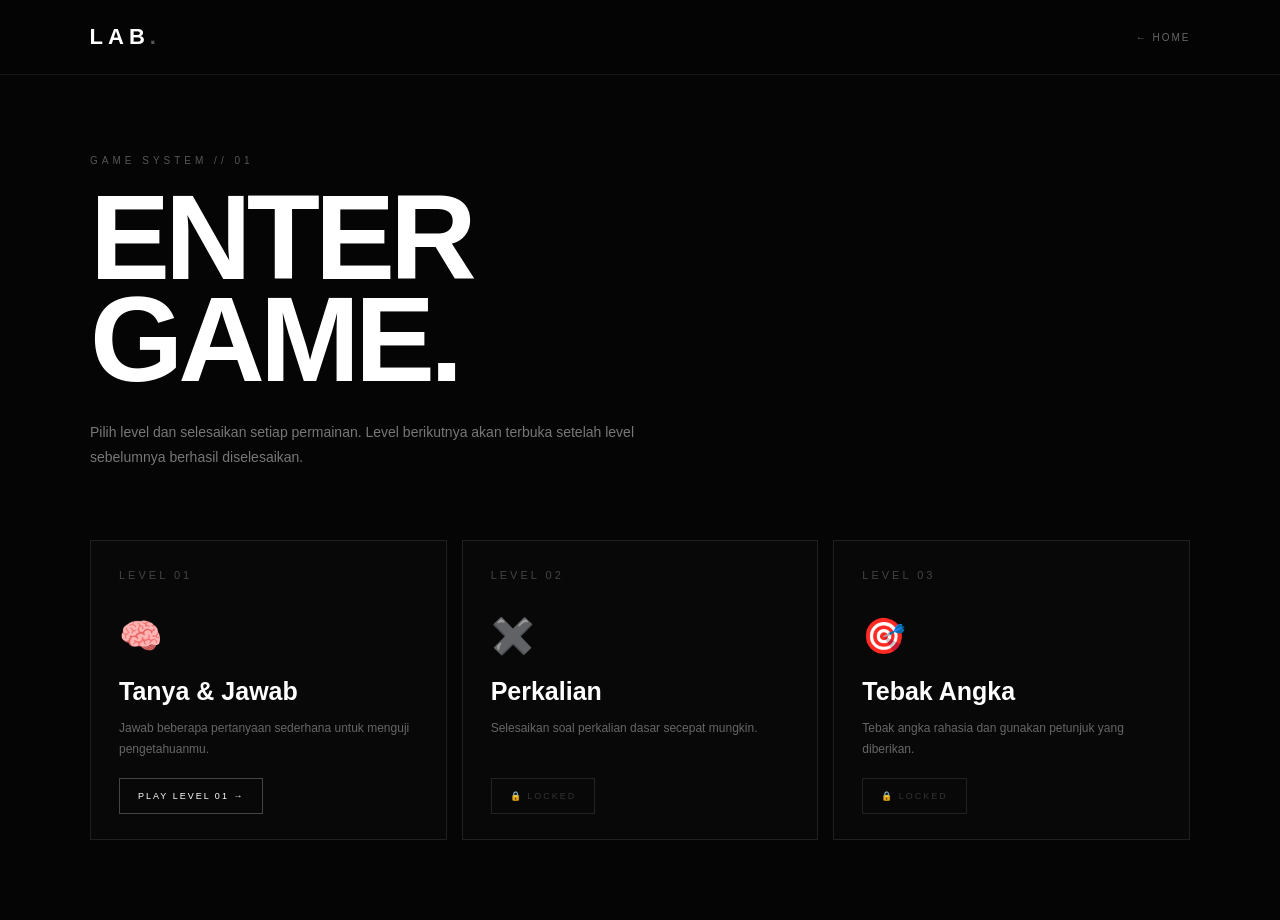
==== commit 4a9e8532: "Update title and improve styling in tujuan.html" ====
--- a/tujuan.html
+++ b/tujuan.html
@@ -1,397 +1,544 @@
 <!DOCTYPE html>
 <html lang="id">
 <head>
+
 <meta charset="UTF-8">
 <meta name="viewport" content="width=device-width, initial-scale=1.0">
-
-<title>LAB - Security Game</title>
+<meta name="theme-color" content="#050505">
+
+<title>LAB — Enter Game</title>
 
 <style>
+
 * {
+    margin: 0;
+    padding: 0;
     box-sizing: border-box;
 }
 
 body {
-    margin: 0;
     background: #050505;
     color: white;
-    font-family: Arial, sans-serif;
-}
-
-.container {
-    width: 92%;
-    max-width: 700px;
+    font-family: Arial, Helvetica, sans-serif;
+    min-height: 100vh;
+}
+
+/* HEADER */
+
+header {
+    min-height: 75px;
+    padding: 0 7vw;
+
+    display: flex;
+    align-items: center;
+    justify-content: space-between;
+
+    border-bottom: 1px solid #171717;
+
+    position: sticky;
+    top: 0;
+    z-index: 10;
+
+    background: rgba(5,5,5,.9);
+    backdrop-filter: blur(15px);
+}
+
+.logo {
+    font-size: 22px;
+    font-weight: 900;
+    letter-spacing: 5px;
+}
+
+.logo span {
+    color: #555;
+}
+
+.back {
+    color: #666;
+    text-decoration: none;
+    font-size: 10px;
+    letter-spacing: 2px;
+}
+
+.back:hover {
+    color: white;
+}
+
+/* MAIN */
+
+main {
+    width: min(1100px, 88vw);
     margin: auto;
-    padding: 25px 0 50px;
-}
-
-header {
+    padding: 80px 0;
+}
+
+.label {
+    color: #555;
+    font-size: 10px;
+    letter-spacing: 4px;
+    margin-bottom: 20px;
+}
+
+h1 {
+    font-size: clamp(55px, 11vw, 120px);
+    line-height: .85;
+    letter-spacing: -5px;
+}
+
+.subtitle {
+    color: #777;
+    max-width: 600px;
+    line-height: 1.8;
+    font-size: 14px;
+    margin-top: 30px;
+}
+
+/* LEVELS */
+
+.levels {
+    display: grid;
+    grid-template-columns: repeat(3, 1fr);
+    gap: 15px;
+    margin-top: 70px;
+}
+
+.level {
+    min-height: 300px;
+
+    border: 1px solid #202020;
+    background: #080808;
+
+    padding: 28px;
+
+    position: relative;
+
+    transition: .35s;
+}
+
+.level:hover {
+    transform: translateY(-6px);
+    border-color: #555;
+}
+
+.number {
+    color: #444;
+    font-size: 11px;
+    letter-spacing: 3px;
+}
+
+.icon {
+    font-size: 35px;
+    margin-top: 35px;
+}
+
+.level h2 {
+    font-size: 25px;
+    margin-top: 20px;
+}
+
+.level p {
+    color: #666;
+    font-size: 12px;
+    line-height: 1.7;
+    margin-top: 12px;
+}
+
+.play {
+    position: absolute;
+    left: 28px;
+    bottom: 25px;
+
+    border: 1px solid #444;
+
+    padding: 12px 18px;
+
+    color: white;
+    background: transparent;
+
+    font-size: 9px;
+    letter-spacing: 2px;
+
+    cursor: pointer;
+
+    transition: .3s;
+}
+
+.play:hover:not(:disabled) {
+    background: white;
+    color: black;
+}
+
+.play:disabled {
+    color: #333;
+    border-color: #222;
+    cursor: not-allowed;
+}
+
+/* GAME AREA */
+
+#gameArea {
+    display: none;
+    margin-top: 60px;
+    border-top: 1px solid #202020;
+    padding-top: 50px;
+}
+
+.game-box {
+    max-width: 650px;
+    margin: auto;
     text-align: center;
-    margin-bottom: 30px;
-}
-
-header h1 {
-    font-size: 42px;
-    margin: 10px 0;
-    letter-spacing: 6px;
-    text-shadow: 0 0 15px #00ff88;
-}
-
-header p {
-    color: #888;
-}
-
-/* LEVEL */
-
-.level {
+}
+
+.game-box h2 {
+    font-size: clamp(30px, 6vw, 55px);
+}
+
+.question {
+    color: #aaa;
+    font-size: 18px;
+    margin-top: 30px;
+    min-height: 30px;
+}
+
+input {
+    width: min(350px, 80vw);
+    padding: 15px;
+
+    margin-top: 25px;
+
     background: #0d0d0d;
-    border: 1px solid #222;
-    border-radius: 15px;
-    padding: 20px;
-    margin-bottom: 20px;
-}
-
-.level h2 {
-    margin-top: 0;
-}
-
-.level p {
-    color: #aaa;
-    line-height: 1.5;
-}
-
-button {
-    width: 100%;
-    padding: 14px;
-    border: none;
-    border-radius: 10px;
-    background: #00ff88;
-    color: #000;
-    font-size: 16px;
-    font-weight: bold;
+    border: 1px solid #333;
+
+    color: white;
+
+    text-align: center;
+    font-size: 18px;
+
+    outline: none;
+}
+
+input:focus {
+    border-color: #777;
+}
+
+.submit {
+    display: block;
+
+    margin: 15px auto;
+
+    padding: 13px 25px;
+
+    border: 1px solid #444;
+    background: transparent;
+
+    color: white;
+
     cursor: pointer;
-}
-
-button:hover {
-    opacity: 0.8;
-}
-
-/* GAME 1 */
-
-.question {
+
+    letter-spacing: 2px;
+}
+
+.submit:hover {
+    background: white;
+    color: black;
+}
+
+.message {
+    min-height: 25px;
+    color: #777;
     margin-top: 15px;
-    padding: 15px;
-    background: #151515;
-    border-radius: 10px;
-}
-
-.answer {
-    width: 100%;
-    padding: 12px;
-    margin-top: 10px;
-    background: #080808;
-    border: 1px solid #333;
-    color: white;
-    border-radius: 8px;
-}
-
-.result {
-    margin-top: 10px;
-    font-weight: bold;
-}
-
-/* MULTIPLICATION */
-
-#mathGame {
-    display: none;
-}
-
-#questionMath {
-    font-size: 25px;
-    text-align: center;
-    margin: 20px 0;
-}
-
-/* ADMIN FINDER */
-
-#finder {
-    display: none;
-}
-
-.warning {
-    padding: 12px;
-    border-left: 4px solid #00ff88;
-    background: #111;
-    color: #aaa;
-    font-size: 13px;
-    line-height: 1.5;
-    margin-bottom: 15px;
-}
-
-.finderInput {
-    width: 100%;
-    padding: 13px;
-    border-radius: 8px;
-    border: 1px solid #333;
-    background: #050505;
-    color: white;
-    margin-bottom: 10px;
-}
-
-.scanButton {
-    margin-bottom: 15px;
-}
-
-.results {
-    background: #080808;
-    border: 1px solid #222;
-    border-radius: 10px;
-    padding: 12px;
-    max-height: 350px;
-    overflow-y: auto;
-}
-
-.resultLine {
-    padding: 9px;
-    margin-bottom: 6px;
-    border-radius: 6px;
-    background: #101010;
-    font-family: monospace;
-    font-size: 13px;
-}
-
-.found {
-    color: #00ff88;
-}
-
-.notfound {
-    color: #777;
-}
-
-.info {
-    color: #aaa;
-}
-
-/* BACK */
-
-.back {
-    margin-top: 15px;
-    background: #171717;
-    color: white;
-}
-
-.hidden {
-    display: none;
-}
-
-footer {
-    text-align: center;
-    color: #444;
-    margin-top: 30px;
-    font-size: 12px;
-}
-
-@media(max-width: 450px) {
-    header h1 {
-        font-size: 32px;
-    }
-
-    .container {
-        width: 94%;
-    }
-}
+}
+
+/* RESPONSIVE */
+
+@media(max-width:800px) {
+
+    main {
+        padding-top: 55px;
+    }
+
+    .levels {
+        grid-template-columns: 1fr;
+    }
+
+    .level {
+        min-height: 260px;
+    }
+}
+
+@media(max-width:500px) {
+
+    header {
+        padding: 0 5vw;
+    }
+
+    main {
+        width: 90vw;
+    }
+
+    h1 {
+        letter-spacing: -3px;
+    }
+
+    .subtitle {
+        font-size: 13px;
+    }
+}
+
 </style>
 </head>
 
+
 <body>
 
-<div class="container">
-
 <header>
-    <h1>LAB</h1>
-    <p>Security Learning Game</p>
+
+    <div class="logo">
+        LAB<span>.</span>
+    </div>
+
+    <a class="back" href="index.html">
+        ← HOME
+    </a>
+
 </header>
 
-<!-- MENU -->
-
-<div id="menu">
-
-    <div class="level">
-        <h2>🎯 Level 1</h2>
-        <p>
-            Jawab pertanyaan dasar seputar komputer dan jaringan.
-        </p>
-        <button onclick="showGame('quiz')">
-            PLAY LEVEL 1
-        </button>
+
+<main>
+
+    <div class="label">
+        GAME SYSTEM // 01
     </div>
 
-    <div class="level">
-        <h2>🧮 Level 2</h2>
-        <p>
-            Selesaikan soal perkalian dasar.
-        </p>
-        <button onclick="showGame('math')">
-            PLAY LEVEL 2
-        </button>
+    <h1>
+        ENTER<br>
+        GAME.
+    </h1>
+
+    <p class="subtitle">
+        Pilih level dan selesaikan setiap permainan.
+        Level berikutnya akan terbuka setelah
+        level sebelumnya berhasil diselesaikan.
+    </p>
+
+
+    <div class="levels">
+
+        <!-- LEVEL 1 -->
+
+        <div class="level">
+
+            <div class="number">
+                LEVEL 01
+            </div>
+
+            <div class="icon">🧠</div>
+
+            <h2>
+                Tanya & Jawab
+            </h2>
+
+            <p>
+                Jawab beberapa pertanyaan
+                sederhana untuk menguji
+                pengetahuanmu.
+            </p>
+
+            <button class="play" onclick="startLevel(1)">
+                PLAY LEVEL 01 →
+            </button>
+
+        </div>
+
+
+        <!-- LEVEL 2 -->
+
+        <div class="level">
+
+            <div class="number">
+                LEVEL 02
+            </div>
+
+            <div class="icon">✖️</div>
+
+            <h2>
+                Perkalian
+            </h2>
+
+            <p>
+                Selesaikan soal perkalian
+                dasar secepat mungkin.
+            </p>
+
+            <button id="level2Btn"
+                    class="play"
+                    onclick="startLevel(2)"
+                    disabled>
+                🔒 LOCKED
+            </button>
+
+        </div>
+
+
+        <!-- LEVEL 3 -->
+
+        <div class="level">
+
+            <div class="number">
+                LEVEL 03
+            </div>
+
+            <div class="icon">🎯</div>
+
+            <h2>
+                Tebak Angka
+            </h2>
+
+            <p>
+                Tebak angka rahasia dan
+                gunakan petunjuk yang diberikan.
+            </p>
+
+            <button id="level3Btn"
+                    class="play"
+                    onclick="startLevel(3)"
+                    disabled>
+                🔒 LOCKED
+            </button>
+
+        </div>
+
     </div>
 
-    <div class="level">
-        <h2>🔎 Level 3</h2>
-        <p>
-            Pelajari konsep Admin Page Finder menggunakan
-            simulasi halaman milik LAB.
-        </p>
-        <button onclick="showGame('finder')">
-            PLAY ADMIN FINDER
-        </button>
+
+    <!-- GAME -->
+
+    <div id="gameArea">
+
+        <div class="game-box">
+
+            <div class="label" id="gameLabel">
+                LEVEL
+            </div>
+
+            <h2 id="gameTitle">
+                GAME
+            </h2>
+
+            <div class="question" id="question">
+                Pertanyaan
+            </div>
+
+            <input
+                id="answer"
+                type="text"
+                autocomplete="off"
+                placeholder="Tulis jawaban..."
+            >
+
+            <button class="submit" onclick="checkAnswer()">
+                SUBMIT →
+            </button>
+
+            <div class="message" id="message"></div>
+
+        </div>
+
     </div>
 
-</div>
-
-
-<!-- LEVEL 1 -->
-
-<div id="quiz" class="level hidden">
-
-    <h2>🎯 Level 1 — Q&A</h2>
-
-    <div class="question">
-        <p>
-            Apa fungsi DNS?
-        </p>
-
-        <input
-            id="quizAnswer"
-            class="answer"
-            placeholder="Tulis jawaban..."
-        >
-
-        <button style="margin-top:10px" onclick="checkQuiz()">
-            CHECK
-        </button>
-
-        <div id="quizResult" class="result"></div>
-    </div>
-
-    <button class="back" onclick="backMenu()">
-        ← BACK
-    </button>
-
-</div>
-
-
-<!-- LEVEL 2 -->
-
-<div id="mathGame" class="level">
-
-    <h2>🧮 Level 2 — Math</h2>
-
-    <div id="questionMath">
-        5 × 5 = ?
-    </div>
-
-    <input
-        id="mathAnswer"
-        class="answer"
-        type="number"
-        placeholder="Jawaban..."
-    >
-
-    <button style="margin-top:10px" onclick="checkMath()">
-        CHECK
-    </button>
-
-    <div id="mathResult" class="result"></div>
-
-    <button class="back" onclick="backMenu()">
-        ← BACK
-    </button>
-
-</div>
-
-
-<!-- LEVEL 3 -->
-
-<div id="finder" class="level">
-
-    <h2>🔎 Admin Page Finder</h2>
-
-    <div class="warning">
-        🧪 LAB Simulator<br><br>
-        Mode ini hanya mensimulasikan pencarian halaman
-        administrasi di dalam LAB. Tidak melakukan scanning
-        terhadap website eksternal.
-    </div>
-
-    <input
-        id="target"
-        class="finderInput"
-        value="LAB"
-        placeholder="Nama target LAB..."
-    >
-
-    <button class="scanButton" onclick="startScan()">
-        🔍 START FINDER
-    </button>
-
-    <div id="scanStatus" class="info"></div>
-
-    <br>
-
-    <div id="results" class="results">
-        <div class="info">
-            Tekan START FINDER untuk memulai...
-        </div>
-    </div>
-
-    <button class="back" onclick="backMenu()">
-        ← BACK
-    </button>
-
-</div>
-
-
-<footer>
-    LAB • Web Security Learning
-</footer>
-
-</div>
+</main>
 
 
 <script>
 
 /* =========================
-   MENU SYSTEM
+   PROGRESS SYSTEM
 ========================= */
 
-function hideAll() {
-    document.getElementById("menu").style.display = "none";
-    document.getElementById("quiz").style.display = "none";
-    document.getElementById("mathGame").style.display = "none";
-    document.getElementById("finder").style.display = "none";
-}
-
-function showGame(game) {
-
-    hideAll();
-
-    if (game === "quiz") {
-        document.getElementById("quiz").style.display = "block";
-    }
-
-    if (game === "math") {
-        document.getElementById("mathGame").style.display = "block";
-    }
-
-    if (game === "finder") {
-        document.getElementById("finder").style.display = "block";
-    }
-}
-
-function backMenu() {
-    hideAll();
-    document.getElementById("menu").style.display = "block";
+let unlocked = Number(
+    localStorage.getItem("labLevel") || 1
+);
+
+const level2Btn = document.getElementById("level2Btn");
+const level3Btn = document.getElementById("level3Btn");
+
+function updateLevels() {
+
+    if (unlocked >= 2) {
+        level2Btn.disabled = false;
+        level2Btn.textContent = "PLAY LEVEL 02 →";
+    }
+
+    if (unlocked >= 3) {
+        level3Btn.disabled = false;
+        level3Btn.textContent = "PLAY LEVEL 03 →";
+    }
+}
+
+updateLevels();
+
+
+/* =========================
+   GAME VARIABLES
+========================= */
+
+let currentLevel = 0;
+let currentAnswer = "";
+
+let questionIndex = 0;
+
+
+/* LEVEL 1 QUESTIONS */
+
+const questions = [
+
+    {
+        q: "Planet tempat kita tinggal adalah?",
+        a: "bumi"
+    },
+
+    {
+        q: "Berapa jumlah hari dalam satu minggu?",
+        a: "7"
+    },
+
+    {
+        q: "Warna yang dihasilkan dari merah + putih?",
+        a: "pink"
+    }
+
+];
+
+
+/* =========================
+   START LEVEL
+========================= */
+
+function startLevel(level) {
+
+    currentLevel = level;
+
+    document.getElementById("gameArea").style.display = "block";
+
+    document
+        .getElementById("gameArea")
+        .scrollIntoView({
+            behavior: "smooth"
+        });
+
+    document.getElementById("message").textContent = "";
+
+    if (level === 1) {
+        startQuestion();
+    }
+
+    if (level === 2) {
+        startMultiplication();
+    }
+
+    if (level === 3) {
+        startGuess();
+    }
 }
 
 
@@ -399,27 +546,60 @@
    LEVEL 1
 ========================= */
 
-function checkQuiz() {
-
-    let answer =
-        document.getElementById("quizAnswer")
-        .value
-        .toLowerCase()
-        .trim();
-
-    let result =
-        document.getElementById("quizResult");
+function startQuestion() {
+
+    document.getElementById("gameLabel")
+        .textContent = "LEVEL 01 // KNOWLEDGE";
+
+    document.getElementById("gameTitle")
+        .textContent = "TANYA & JAWAB";
+
+    questionIndex = 0;
+
+    showQuestion();
+}
+
+
+function showQuestion() {
+
+    currentAnswer =
+        questions[questionIndex].a;
+
+    document.getElementById("question")
+        .textContent =
+        questions[questionIndex].q;
+
+    document.getElementById("answer").value = "";
+}
+
+
+function checkQuestion(answer) {
 
     if (
-        answer.includes("domain") ||
-        answer.includes("alamat") ||
-        answer.includes("ip")
+        answer.trim().toLowerCase() ===
+        currentAnswer.toLowerCase()
     ) {
-        result.innerHTML = "✅ Correct!";
-        result.style.color = "#00ff88";
+
+        questionIndex++;
+
+        if (questionIndex >= questions.length) {
+
+            completeLevel(1);
+
+        } else {
+
+            document.getElementById("message")
+                .textContent =
+                "✓ BENAR! Lanjut...";
+
+            setTimeout(showQuestion, 700);
+        }
+
     } else {
-        result.innerHTML = "❌ Coba lagi!";
-        result.style.color = "#ff5555";
+
+        document.getElementById("message")
+            .textContent =
+            "✕ Jawaban belum tepat.";
     }
 }
 
@@ -428,167 +608,178 @@
    LEVEL 2
 ========================= */
 
-let number1 = 5;
-let number2 = 5;
-
-function checkMath() {
-
-    let answer =
-        Number(document.getElementById("mathAnswer").value);
-
-    let result =
-        document.getElementById("mathResult");
-
-    if (answer === number1 * number2) {
-
-        result.innerHTML = "✅ Correct!";
-
-        result.style.color = "#00ff88";
-
-        number1 = Math.floor(Math.random() * 10) + 1;
-        number2 = Math.floor(Math.random() * 10) + 1;
-
-        document.getElementById("questionMath").innerHTML =
-            number1 + " × " + number2 + " = ?";
-
-        document.getElementById("mathAnswer").value = "";
+let num1;
+let num2;
+
+function startMultiplication() {
+
+    document.getElementById("gameLabel")
+        .textContent = "LEVEL 02 // MATH";
+
+    document.getElementById("gameTitle")
+        .textContent = "PERKALIAN DASAR";
+
+    num1 = Math.floor(Math.random() * 10) + 1;
+    num2 = Math.floor(Math.random() * 10) + 1;
+
+    currentAnswer = String(num1 * num2);
+
+    document.getElementById("question")
+        .textContent =
+        num1 + " × " + num2 + " = ?";
+
+    document.getElementById("answer").value = "";
+}
+
+
+/* =========================
+   LEVEL 3
+========================= */
+
+let secretNumber;
+
+function startGuess() {
+
+    document.getElementById("gameLabel")
+        .textContent = "LEVEL 03 // LOGIC";
+
+    document.getElementById("gameTitle")
+        .textContent = "TEBAK ANGKA";
+
+    secretNumber =
+        Math.floor(Math.random() * 20) + 1;
+
+    currentAnswer = String(secretNumber);
+
+    document.getElementById("question")
+        .textContent =
+        "Aku memilih angka 1–20. Tebak!";
+
+    document.getElementById("answer").value = "";
+}
+
+
+/* =========================
+   CHECK ANSWER
+========================= */
+
+function checkAnswer() {
+
+    const answer =
+        document.getElementById("answer")
+        .value
+        .trim();
+
+    if (!answer) return;
+
+
+    if (currentLevel === 1) {
+
+        checkQuestion(answer);
+
+        return;
+    }
+
+
+    if (currentLevel === 2) {
+
+        if (answer === currentAnswer) {
+
+            completeLevel(2);
+
+        } else {
+
+            document.getElementById("message")
+                .textContent =
+                "✕ Salah. Coba lagi!";
+        }
+
+        return;
+    }
+
+
+    if (currentLevel === 3) {
+
+        const guess = Number(answer);
+
+        if (guess === secretNumber) {
+
+            completeLevel(3);
+
+        } else if (guess < secretNumber) {
+
+            document.getElementById("message")
+                .textContent =
+                "↑ Terlalu kecil!";
+
+        } else {
+
+            document.getElementById("message")
+                .textContent =
+                "↓ Terlalu besar!";
+        }
+
+    }
+}
+
+
+/* =========================
+   COMPLETE
+========================= */
+
+function completeLevel(level) {
+
+    document.getElementById("message")
+        .textContent =
+        "✓ LEVEL " + level + " SELESAI! 🎉";
+
+
+    if (unlocked <= level) {
+
+        unlocked = level + 1;
+
+        if (unlocked > 4) {
+            unlocked = 4;
+        }
+
+        localStorage.setItem(
+            "labLevel",
+            unlocked
+        );
+
+        updateLevels();
+    }
+
+
+    if (level === 3) {
+
+        document.getElementById("question")
+            .textContent =
+            "🏆 SEMUA LEVEL SELESAI!";
 
     } else {
 
-        result.innerHTML = "❌ Salah, coba lagi!";
-        result.style.color = "#ff5555";
-    }
-}
-
-
-/* =========================
-   ADMIN PAGE FINDER
-========================= */
-
-/*
-   Daftar halaman dummy untuk LAB.
-   Ini hanya simulasi.
-*/
-
-const labPages = [
-
-    {
-        path: "/admin.html",
-        status: 200,
-        name: "Admin Page"
-    },
-
-    {
-        path: "/admin-login.html",
-        status: 200,
-        name: "Admin Login"
-    },
-
-    {
-        path: "/admin-panel.html",
-        status: 200,
-        name: "Admin Panel"
-    },
-
-    {
-        path: "/dashboard.html",
-        status: 404,
-        name: "Dashboard"
-    },
-
-    {
-        path: "/administrator.html",
-        status: 404,
-        name: "Administrator"
-    },
-
-    {
-        path: "/login.html",
-        status: 404,
-        name: "Login"
-    },
-
-    {
-        path: "/controlpanel.html",
-        status: 404,
-        name: "Control Panel"
-    }
-
-];
-
-
-function startScan() {
-
-    let results =
-        document.getElementById("results");
-
-    let status =
-        document.getElementById("scanStatus");
-
-    let target =
-        document.getElementById("target").value.trim();
-
-    if (!target) {
-        status.innerHTML = "⚠️ Masukkan nama target LAB.";
-        return;
-    }
-
-    results.innerHTML = "";
-
-    status.innerHTML =
-        "🔄 Mencari halaman di LAB...";
-
-    let index = 0;
-
-    function nextScan() {
-
-        if (index >= labPages.length) {
-
-            status.innerHTML =
-                "✅ Finder selesai.";
-
-            return;
-        }
-
-        let page = labPages[index];
-
-        let line =
-            document.createElement("div");
-
-        line.className = "resultLine";
-
-        if (page.status === 200) {
-
-            line.classList.add("found");
-
-            line.innerHTML =
-                "[FOUND] " +
-                target +
-                page.path +
-                " → HTTP " +
-                page.status;
-
-        } else {
-
-            line.classList.add("notfound");
-
-            line.innerHTML =
-                "[NOT FOUND] " +
-                target +
-                page.path +
-                " → HTTP " +
-                page.status;
-        }
-
-        results.appendChild(line);
-
-        index++;
-
-        setTimeout(nextScan, 350);
-    }
-
-    nextScan();
-}
+        setTimeout(() => {
+
+            document.getElementById("question")
+                .textContent =
+                "Level berikutnya sudah terbuka!";
+
+        }, 500);
+    }
+}
+
+
+/* ENTER KEY */
+
+document.getElementById("answer")
+.addEventListener("keydown", function(event) {
+
+    if (event.key === "Enter") {
+        checkAnswer();
+    }
+
+});
 
 </script>
 
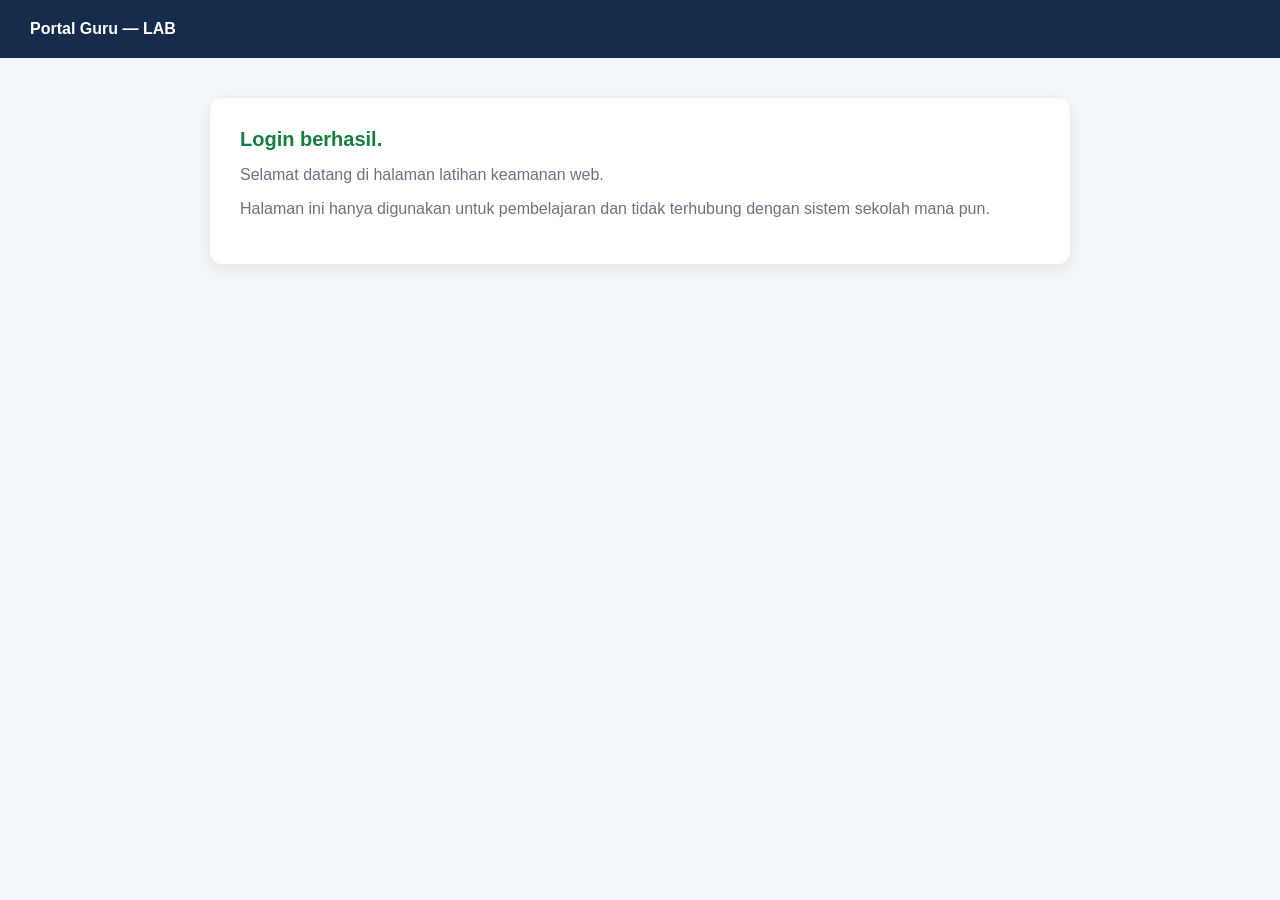
==== commit e54f8f53: "Update tujuan.html" ====
--- a/tujuan.html
+++ b/tujuan.html
@@ -1,787 +1,74 @@
 <!DOCTYPE html>
 <html lang="id">
 <head>
+  <meta charset="UTF-8">
+  <meta name="viewport" content="width=device-width, initial-scale=1.0">
+  <title>Dashboard Guru - Lab</title>
 
-<meta charset="UTF-8">
-<meta name="viewport" content="width=device-width, initial-scale=1.0">
-<meta name="theme-color" content="#050505">
-
-<title>LAB — Enter Game</title>
-
-<style>
-
-* {
-    margin: 0;
-    padding: 0;
-    box-sizing: border-box;
-}
-
-body {
-    background: #050505;
-    color: white;
-    font-family: Arial, Helvetica, sans-serif;
-    min-height: 100vh;
-}
-
-/* HEADER */
-
-header {
-    min-height: 75px;
-    padding: 0 7vw;
-
-    display: flex;
-    align-items: center;
-    justify-content: space-between;
-
-    border-bottom: 1px solid #171717;
-
-    position: sticky;
-    top: 0;
-    z-index: 10;
-
-    background: rgba(5,5,5,.9);
-    backdrop-filter: blur(15px);
-}
-
-.logo {
-    font-size: 22px;
-    font-weight: 900;
-    letter-spacing: 5px;
-}
-
-.logo span {
-    color: #555;
-}
-
-.back {
-    color: #666;
-    text-decoration: none;
-    font-size: 10px;
-    letter-spacing: 2px;
-}
-
-.back:hover {
-    color: white;
-}
-
-/* MAIN */
-
-main {
-    width: min(1100px, 88vw);
-    margin: auto;
-    padding: 80px 0;
-}
-
-.label {
-    color: #555;
-    font-size: 10px;
-    letter-spacing: 4px;
-    margin-bottom: 20px;
-}
-
-h1 {
-    font-size: clamp(55px, 11vw, 120px);
-    line-height: .85;
-    letter-spacing: -5px;
-}
-
-.subtitle {
-    color: #777;
-    max-width: 600px;
-    line-height: 1.8;
-    font-size: 14px;
-    margin-top: 30px;
-}
-
-/* LEVELS */
-
-.levels {
-    display: grid;
-    grid-template-columns: repeat(3, 1fr);
-    gap: 15px;
-    margin-top: 70px;
-}
-
-.level {
-    min-height: 300px;
-
-    border: 1px solid #202020;
-    background: #080808;
-
-    padding: 28px;
-
-    position: relative;
-
-    transition: .35s;
-}
-
-.level:hover {
-    transform: translateY(-6px);
-    border-color: #555;
-}
-
-.number {
-    color: #444;
-    font-size: 11px;
-    letter-spacing: 3px;
-}
-
-.icon {
-    font-size: 35px;
-    margin-top: 35px;
-}
-
-.level h2 {
-    font-size: 25px;
-    margin-top: 20px;
-}
-
-.level p {
-    color: #666;
-    font-size: 12px;
-    line-height: 1.7;
-    margin-top: 12px;
-}
-
-.play {
-    position: absolute;
-    left: 28px;
-    bottom: 25px;
-
-    border: 1px solid #444;
-
-    padding: 12px 18px;
-
-    color: white;
-    background: transparent;
-
-    font-size: 9px;
-    letter-spacing: 2px;
-
-    cursor: pointer;
-
-    transition: .3s;
-}
-
-.play:hover:not(:disabled) {
-    background: white;
-    color: black;
-}
-
-.play:disabled {
-    color: #333;
-    border-color: #222;
-    cursor: not-allowed;
-}
-
-/* GAME AREA */
-
-#gameArea {
-    display: none;
-    margin-top: 60px;
-    border-top: 1px solid #202020;
-    padding-top: 50px;
-}
-
-.game-box {
-    max-width: 650px;
-    margin: auto;
-    text-align: center;
-}
-
-.game-box h2 {
-    font-size: clamp(30px, 6vw, 55px);
-}
-
-.question {
-    color: #aaa;
-    font-size: 18px;
-    margin-top: 30px;
-    min-height: 30px;
-}
-
-input {
-    width: min(350px, 80vw);
-    padding: 15px;
-
-    margin-top: 25px;
-
-    background: #0d0d0d;
-    border: 1px solid #333;
-
-    color: white;
-
-    text-align: center;
-    font-size: 18px;
-
-    outline: none;
-}
-
-input:focus {
-    border-color: #777;
-}
-
-.submit {
-    display: block;
-
-    margin: 15px auto;
-
-    padding: 13px 25px;
-
-    border: 1px solid #444;
-    background: transparent;
-
-    color: white;
-
-    cursor: pointer;
-
-    letter-spacing: 2px;
-}
-
-.submit:hover {
-    background: white;
-    color: black;
-}
-
-.message {
-    min-height: 25px;
-    color: #777;
-    margin-top: 15px;
-}
-
-/* RESPONSIVE */
-
-@media(max-width:800px) {
-
-    main {
-        padding-top: 55px;
+  <style>
+    * {
+      box-sizing: border-box;
+      font-family: Arial, sans-serif;
     }
 
-    .levels {
-        grid-template-columns: 1fr;
+    body {
+      margin: 0;
+      background: #f3f6fa;
+      color: #172b4d;
     }
 
-    .level {
-        min-height: 260px;
-    }
-}
-
-@media(max-width:500px) {
-
     header {
-        padding: 0 5vw;
+      background: #172b4d;
+      color: white;
+      padding: 20px 30px;
     }
 
     main {
-        width: 90vw;
+      max-width: 900px;
+      margin: 40px auto;
+      padding: 0 20px;
     }
 
-    h1 {
-        letter-spacing: -3px;
+    .card {
+      background: white;
+      padding: 30px;
+      border-radius: 12px;
+      box-shadow: 0 5px 20px rgba(0,0,0,.08);
     }
 
-    .subtitle {
-        font-size: 13px;
+    .success {
+      color: #15803d;
+      font-size: 20px;
+      font-weight: bold;
     }
-}
 
-</style>
+    .info {
+      margin-top: 15px;
+      color: #6b7280;
+    }
+  </style>
 </head>
-
 
 <body>
 
-<header>
+  <header>
+    <strong>Portal Guru — LAB</strong>
+  </header>
 
-    <div class="logo">
-        LAB<span>.</span>
+  <main>
+    <div class="card">
+      <div class="success">Login berhasil.</div>
+
+      <p class="info">
+        Selamat datang di halaman latihan keamanan web.
+      </p>
+
+      <p class="info">
+        Halaman ini hanya digunakan untuk pembelajaran dan tidak
+        terhubung dengan sistem sekolah mana pun.
+      </p>
     </div>
-
-    <a class="back" href="index.html">
-        ← HOME
-    </a>
-
-</header>
-
-
-<main>
-
-    <div class="label">
-        GAME SYSTEM // 01
-    </div>
-
-    <h1>
-        ENTER<br>
-        GAME.
-    </h1>
-
-    <p class="subtitle">
-        Pilih level dan selesaikan setiap permainan.
-        Level berikutnya akan terbuka setelah
-        level sebelumnya berhasil diselesaikan.
-    </p>
-
-
-    <div class="levels">
-
-        <!-- LEVEL 1 -->
-
-        <div class="level">
-
-            <div class="number">
-                LEVEL 01
-            </div>
-
-            <div class="icon">🧠</div>
-
-            <h2>
-                Tanya & Jawab
-            </h2>
-
-            <p>
-                Jawab beberapa pertanyaan
-                sederhana untuk menguji
-                pengetahuanmu.
-            </p>
-
-            <button class="play" onclick="startLevel(1)">
-                PLAY LEVEL 01 →
-            </button>
-
-        </div>
-
-
-        <!-- LEVEL 2 -->
-
-        <div class="level">
-
-            <div class="number">
-                LEVEL 02
-            </div>
-
-            <div class="icon">✖️</div>
-
-            <h2>
-                Perkalian
-            </h2>
-
-            <p>
-                Selesaikan soal perkalian
-                dasar secepat mungkin.
-            </p>
-
-            <button id="level2Btn"
-                    class="play"
-                    onclick="startLevel(2)"
-                    disabled>
-                🔒 LOCKED
-            </button>
-
-        </div>
-
-
-        <!-- LEVEL 3 -->
-
-        <div class="level">
-
-            <div class="number">
-                LEVEL 03
-            </div>
-
-            <div class="icon">🎯</div>
-
-            <h2>
-                Tebak Angka
-            </h2>
-
-            <p>
-                Tebak angka rahasia dan
-                gunakan petunjuk yang diberikan.
-            </p>
-
-            <button id="level3Btn"
-                    class="play"
-                    onclick="startLevel(3)"
-                    disabled>
-                🔒 LOCKED
-            </button>
-
-        </div>
-
-    </div>
-
-
-    <!-- GAME -->
-
-    <div id="gameArea">
-
-        <div class="game-box">
-
-            <div class="label" id="gameLabel">
-                LEVEL
-            </div>
-
-            <h2 id="gameTitle">
-                GAME
-            </h2>
-
-            <div class="question" id="question">
-                Pertanyaan
-            </div>
-
-            <input
-                id="answer"
-                type="text"
-                autocomplete="off"
-                placeholder="Tulis jawaban..."
-            >
-
-            <button class="submit" onclick="checkAnswer()">
-                SUBMIT →
-            </button>
-
-            <div class="message" id="message"></div>
-
-        </div>
-
-    </div>
-
-</main>
-
-
-<script>
-
-/* =========================
-   PROGRESS SYSTEM
-========================= */
-
-let unlocked = Number(
-    localStorage.getItem("labLevel") || 1
-);
-
-const level2Btn = document.getElementById("level2Btn");
-const level3Btn = document.getElementById("level3Btn");
-
-function updateLevels() {
-
-    if (unlocked >= 2) {
-        level2Btn.disabled = false;
-        level2Btn.textContent = "PLAY LEVEL 02 →";
-    }
-
-    if (unlocked >= 3) {
-        level3Btn.disabled = false;
-        level3Btn.textContent = "PLAY LEVEL 03 →";
-    }
-}
-
-updateLevels();
-
-
-/* =========================
-   GAME VARIABLES
-========================= */
-
-let currentLevel = 0;
-let currentAnswer = "";
-
-let questionIndex = 0;
-
-
-/* LEVEL 1 QUESTIONS */
-
-const questions = [
-
-    {
-        q: "Planet tempat kita tinggal adalah?",
-        a: "bumi"
-    },
-
-    {
-        q: "Berapa jumlah hari dalam satu minggu?",
-        a: "7"
-    },
-
-    {
-        q: "Warna yang dihasilkan dari merah + putih?",
-        a: "pink"
-    }
-
-];
-
-
-/* =========================
-   START LEVEL
-========================= */
-
-function startLevel(level) {
-
-    currentLevel = level;
-
-    document.getElementById("gameArea").style.display = "block";
-
-    document
-        .getElementById("gameArea")
-        .scrollIntoView({
-            behavior: "smooth"
-        });
-
-    document.getElementById("message").textContent = "";
-
-    if (level === 1) {
-        startQuestion();
-    }
-
-    if (level === 2) {
-        startMultiplication();
-    }
-
-    if (level === 3) {
-        startGuess();
-    }
-}
-
-
-/* =========================
-   LEVEL 1
-========================= */
-
-function startQuestion() {
-
-    document.getElementById("gameLabel")
-        .textContent = "LEVEL 01 // KNOWLEDGE";
-
-    document.getElementById("gameTitle")
-        .textContent = "TANYA & JAWAB";
-
-    questionIndex = 0;
-
-    showQuestion();
-}
-
-
-function showQuestion() {
-
-    currentAnswer =
-        questions[questionIndex].a;
-
-    document.getElementById("question")
-        .textContent =
-        questions[questionIndex].q;
-
-    document.getElementById("answer").value = "";
-}
-
-
-function checkQuestion(answer) {
-
-    if (
-        answer.trim().toLowerCase() ===
-        currentAnswer.toLowerCase()
-    ) {
-
-        questionIndex++;
-
-        if (questionIndex >= questions.length) {
-
-            completeLevel(1);
-
-        } else {
-
-            document.getElementById("message")
-                .textContent =
-                "✓ BENAR! Lanjut...";
-
-            setTimeout(showQuestion, 700);
-        }
-
-    } else {
-
-        document.getElementById("message")
-            .textContent =
-            "✕ Jawaban belum tepat.";
-    }
-}
-
-
-/* =========================
-   LEVEL 2
-========================= */
-
-let num1;
-let num2;
-
-function startMultiplication() {
-
-    document.getElementById("gameLabel")
-        .textContent = "LEVEL 02 // MATH";
-
-    document.getElementById("gameTitle")
-        .textContent = "PERKALIAN DASAR";
-
-    num1 = Math.floor(Math.random() * 10) + 1;
-    num2 = Math.floor(Math.random() * 10) + 1;
-
-    currentAnswer = String(num1 * num2);
-
-    document.getElementById("question")
-        .textContent =
-        num1 + " × " + num2 + " = ?";
-
-    document.getElementById("answer").value = "";
-}
-
-
-/* =========================
-   LEVEL 3
-========================= */
-
-let secretNumber;
-
-function startGuess() {
-
-    document.getElementById("gameLabel")
-        .textContent = "LEVEL 03 // LOGIC";
-
-    document.getElementById("gameTitle")
-        .textContent = "TEBAK ANGKA";
-
-    secretNumber =
-        Math.floor(Math.random() * 20) + 1;
-
-    currentAnswer = String(secretNumber);
-
-    document.getElementById("question")
-        .textContent =
-        "Aku memilih angka 1–20. Tebak!";
-
-    document.getElementById("answer").value = "";
-}
-
-
-/* =========================
-   CHECK ANSWER
-========================= */
-
-function checkAnswer() {
-
-    const answer =
-        document.getElementById("answer")
-        .value
-        .trim();
-
-    if (!answer) return;
-
-
-    if (currentLevel === 1) {
-
-        checkQuestion(answer);
-
-        return;
-    }
-
-
-    if (currentLevel === 2) {
-
-        if (answer === currentAnswer) {
-
-            completeLevel(2);
-
-        } else {
-
-            document.getElementById("message")
-                .textContent =
-                "✕ Salah. Coba lagi!";
-        }
-
-        return;
-    }
-
-
-    if (currentLevel === 3) {
-
-        const guess = Number(answer);
-
-        if (guess === secretNumber) {
-
-            completeLevel(3);
-
-        } else if (guess < secretNumber) {
-
-            document.getElementById("message")
-                .textContent =
-                "↑ Terlalu kecil!";
-
-        } else {
-
-            document.getElementById("message")
-                .textContent =
-                "↓ Terlalu besar!";
-        }
-
-    }
-}
-
-
-/* =========================
-   COMPLETE
-========================= */
-
-function completeLevel(level) {
-
-    document.getElementById("message")
-        .textContent =
-        "✓ LEVEL " + level + " SELESAI! 🎉";
-
-
-    if (unlocked <= level) {
-
-        unlocked = level + 1;
-
-        if (unlocked > 4) {
-            unlocked = 4;
-        }
-
-        localStorage.setItem(
-            "labLevel",
-            unlocked
-        );
-
-        updateLevels();
-    }
-
-
-    if (level === 3) {
-
-        document.getElementById("question")
-            .textContent =
-            "🏆 SEMUA LEVEL SELESAI!";
-
-    } else {
-
-        setTimeout(() => {
-
-            document.getElementById("question")
-                .textContent =
-                "Level berikutnya sudah terbuka!";
-
-        }, 500);
-    }
-}
-
-
-/* ENTER KEY */
-
-document.getElementById("answer")
-.addEventListener("keydown", function(event) {
-
-    if (event.key === "Enter") {
-        checkAnswer();
-    }
-
-});
-
-</script>
+  </main>
 
 </body>
 </html>
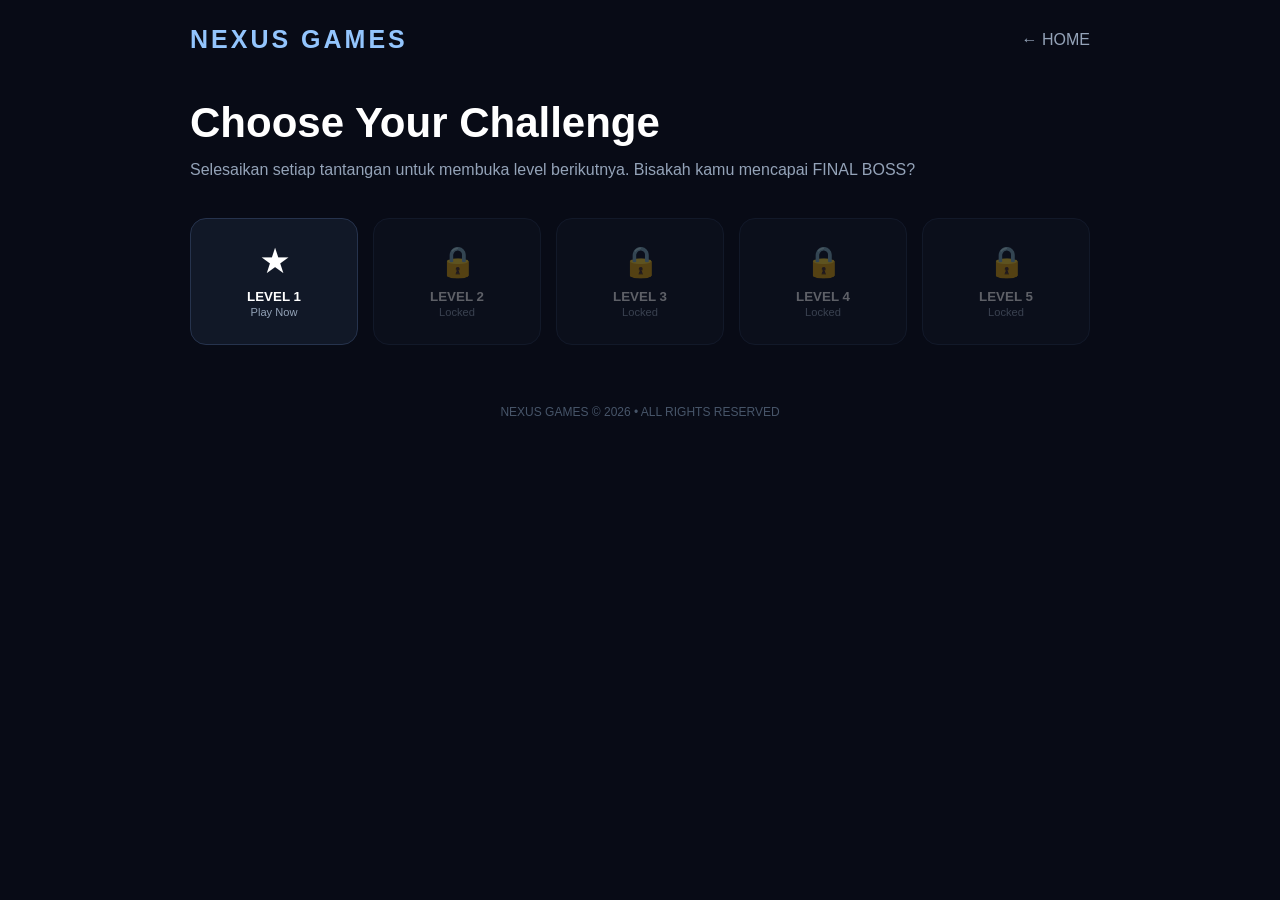
==== commit 3c6b9f8f: "Revamp NEXUS GAMES dashboard layout and styles Updated the HTML structure and styles for the NEXUS G" ====
--- a/tujuan.html
+++ b/tujuan.html
@@ -1,74 +1,410 @@
+
 <!DOCTYPE html>
 <html lang="id">
 <head>
-  <meta charset="UTF-8">
-  <meta name="viewport" content="width=device-width, initial-scale=1.0">
-  <title>Dashboard Guru - Lab</title>
-
-  <style>
-    * {
-      box-sizing: border-box;
-      font-family: Arial, sans-serif;
+<meta charset="UTF-8">
+<meta name="viewport" content="width=device-width, initial-scale=1.0">
+<meta name="theme-color" content="#080b16">
+<title>NEXUS GAMES | Play</title>
+
+<style>
+* {
+  margin: 0;
+  padding: 0;
+  box-sizing: border-box;
+}
+
+body {
+  min-height: 100vh;
+  background: #080b16;
+  color: white;
+  font-family: Arial, sans-serif;
+  padding: 25px 15px;
+}
+
+header {
+  max-width: 900px;
+  margin: auto;
+  display: flex;
+  justify-content: space-between;
+  align-items: center;
+  flex-wrap: wrap;
+  gap: 15px;
+}
+
+.logo {
+  font-size: 25px;
+  font-weight: 900;
+  color: #93c5fd;
+  letter-spacing: 3px;
+}
+
+.back {
+  color: #94a3b8;
+  text-decoration: none;
+}
+
+.container {
+  max-width: 900px;
+  margin: 45px auto;
+}
+
+h1 {
+  font-size: clamp(28px, 6vw, 42px);
+  margin-bottom: 10px;
+}
+
+.desc {
+  color: #94a3b8;
+  line-height: 1.6;
+}
+
+.levels {
+  display: grid;
+  grid-template-columns: repeat(auto-fit, minmax(130px, 1fr));
+  gap: 15px;
+  margin: 35px 0;
+}
+
+.level {
+  padding: 25px 10px;
+  background: #111827;
+  border: 1px solid #26334d;
+  border-radius: 16px;
+  color: white;
+  cursor: pointer;
+  transition: .25s;
+}
+
+.level:hover:not(:disabled) {
+  border-color: #60a5fa;
+  transform: translateY(-5px);
+  box-shadow: 0 0 20px #3b82f633;
+}
+
+.level:disabled {
+  opacity: .35;
+  cursor: not-allowed;
+}
+
+.level .number {
+  display: block;
+  font-size: 30px;
+  font-weight: bold;
+  margin-bottom: 10px;
+}
+
+.level small {
+  color: #94a3b8;
+}
+
+.panel {
+  display: none;
+  background: #111827;
+  border: 1px solid #334155;
+  padding: clamp(20px, 5vw, 35px);
+  border-radius: 20px;
+  margin-top: 25px;
+}
+
+.panel h2 {
+  color: #93c5fd;
+  margin-bottom: 15px;
+}
+
+.question {
+  font-size: 20px;
+  line-height: 1.6;
+  margin: 25px 0;
+}
+
+input {
+  width: 100%;
+  padding: 15px;
+  border-radius: 10px;
+  background: #080b16;
+  border: 1px solid #334155;
+  color: white;
+  font-size: 16px;
+  outline: none;
+}
+
+input:focus {
+  border-color: #60a5fa;
+}
+
+.action {
+  width: 100%;
+  padding: 15px;
+  margin-top: 15px;
+  border: none;
+  border-radius: 10px;
+  background: linear-gradient(100deg, #2563eb, #9333ea);
+  color: white;
+  font-weight: bold;
+  cursor: pointer;
+  font-size: 15px;
+}
+
+.action:hover {
+  opacity: .85;
+}
+
+.message {
+  margin-top: 18px;
+  line-height: 1.6;
+  color: #93c5fd;
+}
+
+.progress {
+  height: 7px;
+  background: #26334d;
+  border-radius: 10px;
+  margin-top: 20px;
+  overflow: hidden;
+}
+
+.bar {
+  height: 100%;
+  background: #3b82f6;
+  transition: .4s;
+}
+
+footer {
+  text-align: center;
+  color: #475569;
+  margin: 60px 0 20px;
+  font-size: 12px;
+}
+</style>
+</head>
+
+<body>
+
+<header>
+  <div class="logo">NEXUS GAMES</div>
+  <a href="index.html" class="back">← HOME</a>
+</header>
+
+<main class="container">
+  <h1>Choose Your Challenge</h1>
+  <p class="desc">
+    Selesaikan setiap tantangan untuk membuka level berikutnya.
+    Bisakah kamu mencapai FINAL BOSS?
+  </p>
+
+  <div class="levels" id="levels"></div>
+
+  <section class="panel" id="game">
+    <h2 id="levelTitle"></h2>
+    <p class="desc" id="levelDesc"></p>
+
+    <div class="progress">
+      <div class="bar" id="bar" style="width:20%"></div>
+    </div>
+
+    <div class="question" id="question"></div>
+
+    <input id="answer" placeholder="Masukkan jawaban...">
+
+    <button class="action" onclick="checkAnswer()">
+      SUBMIT ANSWER
+    </button>
+
+    <div class="message" id="message"></div>
+
+    <button class="action" id="next"
+      style="display:none"
+      onclick="nextLevel()">
+      UNLOCK NEXT LEVEL →
+    </button>
+  </section>
+</main>
+
+<footer>NEXUS GAMES © 2026 • ALL RIGHTS RESERVED</footer>
+
+<script>
+const challenges = [
+  {
+    title: "LEVEL 1 — QUIZ MASTER",
+    desc: "Uji pengetahuan umum kamu!",
+    questions: [
+      { q: "Planet apa yang dikenal sebagai Planet Merah?", a: ["mars"] },
+      { q: "Berapa hasil 12 x 5?", a: ["60"] },
+      { q: "Apa nama satelit alami Bumi?", a: ["bulan"] }
+    ]
+  },
+  {
+    title: "LEVEL 2 — NUMBER HUNTER",
+    desc: "Tebak angka rahasia!",
+    questions: [
+      { q: "Aku angka antara 1-20. Aku adalah hasil 7 x 2. Berapa aku?", a: ["14"] },
+      { q: "Angka berikutnya: 2, 4, 8, 16, ...", a: ["32"] },
+      { q: "Berapa hasil 144 dibagi 12?", a: ["12"] }
+    ]
+  },
+  {
+    title: "LEVEL 3 — MEMORY TEST",
+    desc: "Uji ingatan dan konsentrasi kamu!",
+    questions: [
+      { q: "Sebutkan warna langit cerah pada siang hari!", a: ["biru"] },
+      { q: "Berapa jumlah huruf dalam kata NEXUS?", a: ["5"] },
+      { q: "Lengkapi pola: A, B, C, D, ...", a: ["e"] }
+    ]
+  },
+  {
+    title: "LEVEL 4 — WORD MYSTERY",
+    desc: "Pecahkan teka-teki kata!",
+    questions: [
+      { q: "Aku punya jarum tapi tidak bisa menjahit. Apakah aku?", a: ["jam"] },
+      { q: "Susun kata: U K B U", a: ["buku"] },
+      { q: "Aku punya banyak gigi tetapi tidak bisa makan. Apakah aku?", a: ["sisir"] }
+    ]
+  },
+  {
+    title: "LEVEL 5 — FINAL BOSS",
+    desc: "Buktikan kalau kamu master sejati!",
+    questions: [
+      { q: "Jika 5 mesin membuat 5 barang dalam 5 menit, berapa menit 100 mesin membuat 100 barang?", a: ["5"] },
+      { q: "Aku bilangan ganjil antara 20 dan 30, habis dibagi 3. Siapakah aku?", a: ["21", "27"] },
+      { q: "Berapa hasil 2 pangkat 5 ditambah 8?", a: ["40"] }
+    ]
+  }
+];
+
+let unlocked = Number(localStorage.getItem("nexusUnlocked") || 1);
+let currentLevel = 0;
+let questionIndex = 0;
+let mistakes = 0;
+let completed = false;
+
+function renderLevels() {
+  const container = document.getElementById("levels");
+  container.innerHTML = "";
+
+  challenges.forEach((level, i) => {
+    const number = i + 1;
+    const button = document.createElement("button");
+
+    button.className = "level";
+    button.disabled = number > unlocked;
+    button.innerHTML = `
+      <span class="number">${number > unlocked ? "🔒" : "★"}</span>
+      <strong>LEVEL ${number}</strong><br>
+      <small>${number > unlocked ? "Locked" : "Play Now"}</small>
+    `;
+
+    if (number <= unlocked) {
+      button.onclick = () => startLevel(i);
     }
 
-    body {
-      margin: 0;
-      background: #f3f6fa;
-      color: #172b4d;
+    container.appendChild(button);
+  });
+}
+
+function startLevel(index) {
+  currentLevel = index;
+  questionIndex = 0;
+  mistakes = 0;
+  completed = false;
+
+  document.getElementById("game").style.display = "block";
+  document.getElementById("next").style.display = "none";
+  document.getElementById("message").textContent = "";
+
+  showQuestion();
+
+  document.getElementById("game").scrollIntoView({
+    behavior: "smooth"
+  });
+}
+
+function showQuestion() {
+  const level = challenges[currentLevel];
+  const question = level.questions[questionIndex];
+
+  document.getElementById("levelTitle").textContent = level.title;
+  document.getElementById("levelDesc").textContent = level.desc;
+  document.getElementById("question").textContent =
+    `Pertanyaan ${questionIndex + 1}/${level.questions.length}: ${question.q}`;
+
+  document.getElementById("bar").style.width =
+    ((questionIndex + 1) / level.questions.length * 100) + "%";
+
+  document.getElementById("answer").value = "";
+  document.getElementById("answer").disabled = false;
+  document.getElementById("answer").focus();
+}
+
+function checkAnswer() {
+  if (completed) return;
+
+  const answer = document.getElementById("answer").value
+    .trim().toLowerCase();
+
+  if (!answer) {
+    document.getElementById("message").textContent =
+      "Masukkan jawaban terlebih dahulu!";
+    return;
+  }
+
+  const correct = challenges[currentLevel]
+    .questions[questionIndex].a;
+
+  if (correct.includes(answer)) {
+    questionIndex++;
+    document.getElementById("message").textContent =
+      "✓ Jawaban benar!";
+
+    if (questionIndex >= challenges[currentLevel].questions.length) {
+      completeLevel();
+    } else {
+      setTimeout(showQuestion, 700);
     }
 
-    header {
-      background: #172b4d;
-      color: white;
-      padding: 20px 30px;
-    }
-
-    main {
-      max-width: 900px;
-      margin: 40px auto;
-      padding: 0 20px;
-    }
-
-    .card {
-      background: white;
-      padding: 30px;
-      border-radius: 12px;
-      box-shadow: 0 5px 20px rgba(0,0,0,.08);
-    }
-
-    .success {
-      color: #15803d;
-      font-size: 20px;
-      font-weight: bold;
-    }
-
-    .info {
-      margin-top: 15px;
-      color: #6b7280;
-    }
-  </style>
-</head>
-
-<body>
-
-  <header>
-    <strong>Portal Guru — LAB</strong>
-  </header>
-
-  <main>
-    <div class="card">
-      <div class="success">Login berhasil.</div>
-
-      <p class="info">
-        Selamat datang di halaman latihan keamanan web.
-      </p>
-
-      <p class="info">
-        Halaman ini hanya digunakan untuk pembelajaran dan tidak
-        terhubung dengan sistem sekolah mana pun.
-      </p>
-    </div>
-  </main>
+  } else {
+    mistakes++;
+
+    document.getElementById("message").textContent =
+      "✗ Jawaban salah! Coba lagi. Kesalahan: " + mistakes;
+  }
+}
+
+function completeLevel() {
+  completed = true;
+
+  document.getElementById("question").textContent =
+    "🎉 LEVEL BERHASIL DISELESAIKAN!";
+
+  document.getElementById("answer").disabled = true;
+
+  document.getElementById("message").textContent =
+    "Keren! Kamu berhasil melewati semua pertanyaan.";
+
+  if (currentLevel + 1 < challenges.length) {
+    unlocked = Math.max(unlocked, currentLevel + 2);
+    localStorage.setItem("nexusUnlocked", unlocked);
+    document.getElementById("next").style.display = "block";
+    document.getElementById("next").textContent =
+      "UNLOCK LEVEL " + (currentLevel + 2) + " →";
+  } else {
+    document.getElementById("message").textContent =
+      "🏆 SELAMAT! KAMU TELAH MENYELESAIKAN SEMUA LEVEL!";
+  }
+
+  renderLevels();
+}
+
+function nextLevel() {
+  startLevel(currentLevel + 1);
+}
+
+document.getElementById("answer").addEventListener("keydown", e => {
+  if (e.key === "Enter") checkAnswer();
+});
+
+renderLevels();
+</script>
 
 </body>
 </html>
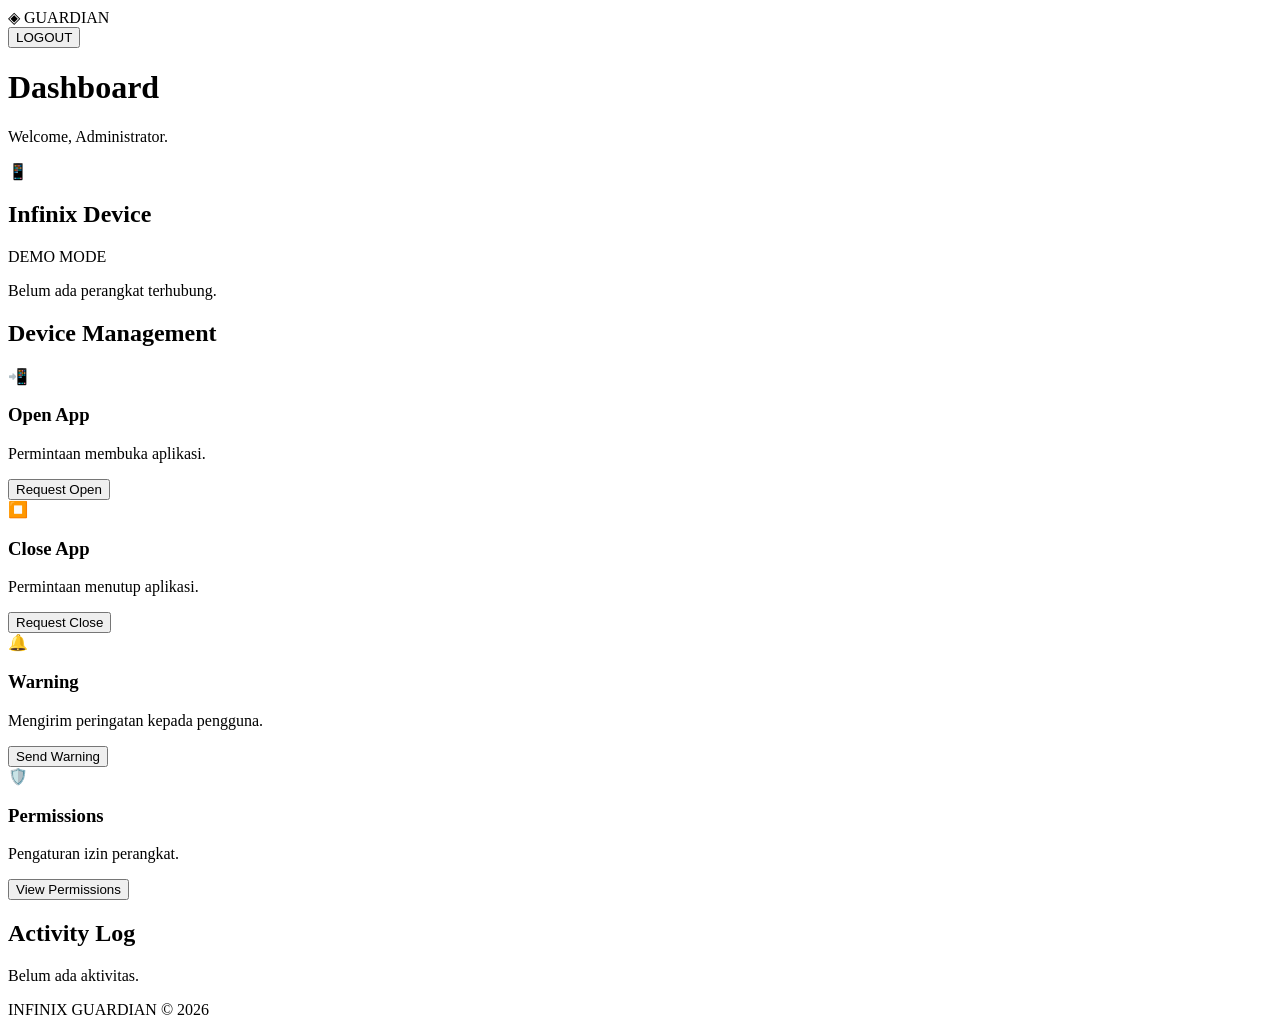
==== commit 20a08457: "Revamp tujuan.html for Guardian Dashboard Refactor HTML structure and update styles for the Guardian" ====
--- a/tujuan.html
+++ b/tujuan.html
@@ -2,409 +2,86 @@
 <!DOCTYPE html>
 <html lang="id">
 <head>
-<meta charset="UTF-8">
-<meta name="viewport" content="width=device-width, initial-scale=1.0">
-<meta name="theme-color" content="#080b16">
-<title>NEXUS GAMES | Play</title>
+  <meta charset="UTF-8">
+  <meta name="viewport" content="width=device-width, initial-scale=1">
+  <title>Guardian Dashboard</title>
+  <link rel="stylesheet" href="style.css">
+</head>
+<body data-page="dashboard">
 
-<style>
-* {
-  margin: 0;
-  padding: 0;
-  box-sizing: border-box;
-}
+  <header class="topbar">
+    <div class="brand">◈ GUARDIAN</div>
+    <button class="logout" id="logoutBtn">LOGOUT</button>
+  </header>
 
-body {
-  min-height: 100vh;
-  background: #080b16;
-  color: white;
-  font-family: Arial, sans-serif;
-  padding: 25px 15px;
-}
+  <main class="container">
+    <h1>Dashboard</h1>
+    <p class="muted">Welcome, Administrator.</p>
 
-header {
-  max-width: 900px;
-  margin: auto;
-  display: flex;
-  justify-content: space-between;
-  align-items: center;
-  flex-wrap: wrap;
-  gap: 15px;
-}
+    <section class="device-card">
+      <div class="device-icon">📱</div>
+      <div>
+        <h2>Infinix Device</h2>
+        <span class="status">DEMO MODE</span>
+        <p class="muted">Belum ada perangkat terhubung.</p>
+      </div>
+    </section>
 
-.logo {
-  font-size: 25px;
-  font-weight: 900;
-  color: #93c5fd;
-  letter-spacing: 3px;
-}
+    <h2 class="section-title">Device Management</h2>
 
-.back {
-  color: #94a3b8;
-  text-decoration: none;
-}
+    <section class="grid">
+      <div class="panel">
+        <span class="panel-icon">📲</span>
+        <h3>Open App</h3>
+        <p>Permintaan membuka aplikasi.</p>
+        <button class="secondary demo-action"
+                data-action="open">
+          Request Open
+        </button>
+      </div>
 
-.container {
-  max-width: 900px;
-  margin: 45px auto;
-}
+      <div class="panel">
+        <span class="panel-icon">⏹️</span>
+        <h3>Close App</h3>
+        <p>Permintaan menutup aplikasi.</p>
+        <button class="secondary demo-action"
+                data-action="close">
+          Request Close
+        </button>
+      </div>
 
-h1 {
-  font-size: clamp(28px, 6vw, 42px);
-  margin-bottom: 10px;
-}
+      <div class="panel">
+        <span class="panel-icon">🔔</span>
+        <h3>Warning</h3>
+        <p>Mengirim peringatan kepada pengguna.</p>
+        <button class="secondary demo-action"
+                data-action="warning">
+          Send Warning
+        </button>
+      </div>
 
-.desc {
-  color: #94a3b8;
-  line-height: 1.6;
-}
+      <div class="panel">
+        <span class="panel-icon">🛡️</span>
+        <h3>Permissions</h3>
+        <p>Pengaturan izin perangkat.</p>
+        <button class="secondary demo-action"
+                data-action="permission">
+          View Permissions
+        </button>
+      </div>
+    </section>
 
-.levels {
-  display: grid;
-  grid-template-columns: repeat(auto-fit, minmax(130px, 1fr));
-  gap: 15px;
-  margin: 35px 0;
-}
+    <section class="panel notifications">
+      <h2>Activity Log</h2>
+      <div id="activityLog">
+        <p class="muted">Belum ada aktivitas.</p>
+      </div>
+    </section>
 
-.level {
-  padding: 25px 10px;
-  background: #111827;
-  border: 1px solid #26334d;
-  border-radius: 16px;
-  color: white;
-  cursor: pointer;
-  transition: .25s;
-}
+    <footer>INFINIX GUARDIAN © 2026</footer>
+  </main>
 
-.level:hover:not(:disabled) {
-  border-color: #60a5fa;
-  transform: translateY(-5px);
-  box-shadow: 0 0 20px #3b82f633;
-}
-
-.level:disabled {
-  opacity: .35;
-  cursor: not-allowed;
-}
-
-.level .number {
-  display: block;
-  font-size: 30px;
-  font-weight: bold;
-  margin-bottom: 10px;
-}
-
-.level small {
-  color: #94a3b8;
-}
-
-.panel {
-  display: none;
-  background: #111827;
-  border: 1px solid #334155;
-  padding: clamp(20px, 5vw, 35px);
-  border-radius: 20px;
-  margin-top: 25px;
-}
-
-.panel h2 {
-  color: #93c5fd;
-  margin-bottom: 15px;
-}
-
-.question {
-  font-size: 20px;
-  line-height: 1.6;
-  margin: 25px 0;
-}
-
-input {
-  width: 100%;
-  padding: 15px;
-  border-radius: 10px;
-  background: #080b16;
-  border: 1px solid #334155;
-  color: white;
-  font-size: 16px;
-  outline: none;
-}
-
-input:focus {
-  border-color: #60a5fa;
-}
-
-.action {
-  width: 100%;
-  padding: 15px;
-  margin-top: 15px;
-  border: none;
-  border-radius: 10px;
-  background: linear-gradient(100deg, #2563eb, #9333ea);
-  color: white;
-  font-weight: bold;
-  cursor: pointer;
-  font-size: 15px;
-}
-
-.action:hover {
-  opacity: .85;
-}
-
-.message {
-  margin-top: 18px;
-  line-height: 1.6;
-  color: #93c5fd;
-}
-
-.progress {
-  height: 7px;
-  background: #26334d;
-  border-radius: 10px;
-  margin-top: 20px;
-  overflow: hidden;
-}
-
-.bar {
-  height: 100%;
-  background: #3b82f6;
-  transition: .4s;
-}
-
-footer {
-  text-align: center;
-  color: #475569;
-  margin: 60px 0 20px;
-  font-size: 12px;
-}
-</style>
-</head>
-
-<body>
-
-<header>
-  <div class="logo">NEXUS GAMES</div>
-  <a href="index.html" class="back">← HOME</a>
-</header>
-
-<main class="container">
-  <h1>Choose Your Challenge</h1>
-  <p class="desc">
-    Selesaikan setiap tantangan untuk membuka level berikutnya.
-    Bisakah kamu mencapai FINAL BOSS?
-  </p>
-
-  <div class="levels" id="levels"></div>
-
-  <section class="panel" id="game">
-    <h2 id="levelTitle"></h2>
-    <p class="desc" id="levelDesc"></p>
-
-    <div class="progress">
-      <div class="bar" id="bar" style="width:20%"></div>
-    </div>
-
-    <div class="question" id="question"></div>
-
-    <input id="answer" placeholder="Masukkan jawaban...">
-
-    <button class="action" onclick="checkAnswer()">
-      SUBMIT ANSWER
-    </button>
-
-    <div class="message" id="message"></div>
-
-    <button class="action" id="next"
-      style="display:none"
-      onclick="nextLevel()">
-      UNLOCK NEXT LEVEL →
-    </button>
-  </section>
-</main>
-
-<footer>NEXUS GAMES © 2026 • ALL RIGHTS RESERVED</footer>
-
-<script>
-const challenges = [
-  {
-    title: "LEVEL 1 — QUIZ MASTER",
-    desc: "Uji pengetahuan umum kamu!",
-    questions: [
-      { q: "Planet apa yang dikenal sebagai Planet Merah?", a: ["mars"] },
-      { q: "Berapa hasil 12 x 5?", a: ["60"] },
-      { q: "Apa nama satelit alami Bumi?", a: ["bulan"] }
-    ]
-  },
-  {
-    title: "LEVEL 2 — NUMBER HUNTER",
-    desc: "Tebak angka rahasia!",
-    questions: [
-      { q: "Aku angka antara 1-20. Aku adalah hasil 7 x 2. Berapa aku?", a: ["14"] },
-      { q: "Angka berikutnya: 2, 4, 8, 16, ...", a: ["32"] },
-      { q: "Berapa hasil 144 dibagi 12?", a: ["12"] }
-    ]
-  },
-  {
-    title: "LEVEL 3 — MEMORY TEST",
-    desc: "Uji ingatan dan konsentrasi kamu!",
-    questions: [
-      { q: "Sebutkan warna langit cerah pada siang hari!", a: ["biru"] },
-      { q: "Berapa jumlah huruf dalam kata NEXUS?", a: ["5"] },
-      { q: "Lengkapi pola: A, B, C, D, ...", a: ["e"] }
-    ]
-  },
-  {
-    title: "LEVEL 4 — WORD MYSTERY",
-    desc: "Pecahkan teka-teki kata!",
-    questions: [
-      { q: "Aku punya jarum tapi tidak bisa menjahit. Apakah aku?", a: ["jam"] },
-      { q: "Susun kata: U K B U", a: ["buku"] },
-      { q: "Aku punya banyak gigi tetapi tidak bisa makan. Apakah aku?", a: ["sisir"] }
-    ]
-  },
-  {
-    title: "LEVEL 5 — FINAL BOSS",
-    desc: "Buktikan kalau kamu master sejati!",
-    questions: [
-      { q: "Jika 5 mesin membuat 5 barang dalam 5 menit, berapa menit 100 mesin membuat 100 barang?", a: ["5"] },
-      { q: "Aku bilangan ganjil antara 20 dan 30, habis dibagi 3. Siapakah aku?", a: ["21", "27"] },
-      { q: "Berapa hasil 2 pangkat 5 ditambah 8?", a: ["40"] }
-    ]
-  }
-];
-
-let unlocked = Number(localStorage.getItem("nexusUnlocked") || 1);
-let currentLevel = 0;
-let questionIndex = 0;
-let mistakes = 0;
-let completed = false;
-
-function renderLevels() {
-  const container = document.getElementById("levels");
-  container.innerHTML = "";
-
-  challenges.forEach((level, i) => {
-    const number = i + 1;
-    const button = document.createElement("button");
-
-    button.className = "level";
-    button.disabled = number > unlocked;
-    button.innerHTML = `
-      <span class="number">${number > unlocked ? "🔒" : "★"}</span>
-      <strong>LEVEL ${number}</strong><br>
-      <small>${number > unlocked ? "Locked" : "Play Now"}</small>
-    `;
-
-    if (number <= unlocked) {
-      button.onclick = () => startLevel(i);
-    }
-
-    container.appendChild(button);
-  });
-}
-
-function startLevel(index) {
-  currentLevel = index;
-  questionIndex = 0;
-  mistakes = 0;
-  completed = false;
-
-  document.getElementById("game").style.display = "block";
-  document.getElementById("next").style.display = "none";
-  document.getElementById("message").textContent = "";
-
-  showQuestion();
-
-  document.getElementById("game").scrollIntoView({
-    behavior: "smooth"
-  });
-}
-
-function showQuestion() {
-  const level = challenges[currentLevel];
-  const question = level.questions[questionIndex];
-
-  document.getElementById("levelTitle").textContent = level.title;
-  document.getElementById("levelDesc").textContent = level.desc;
-  document.getElementById("question").textContent =
-    `Pertanyaan ${questionIndex + 1}/${level.questions.length}: ${question.q}`;
-
-  document.getElementById("bar").style.width =
-    ((questionIndex + 1) / level.questions.length * 100) + "%";
-
-  document.getElementById("answer").value = "";
-  document.getElementById("answer").disabled = false;
-  document.getElementById("answer").focus();
-}
-
-function checkAnswer() {
-  if (completed) return;
-
-  const answer = document.getElementById("answer").value
-    .trim().toLowerCase();
-
-  if (!answer) {
-    document.getElementById("message").textContent =
-      "Masukkan jawaban terlebih dahulu!";
-    return;
-  }
-
-  const correct = challenges[currentLevel]
-    .questions[questionIndex].a;
-
-  if (correct.includes(answer)) {
-    questionIndex++;
-    document.getElementById("message").textContent =
-      "✓ Jawaban benar!";
-
-    if (questionIndex >= challenges[currentLevel].questions.length) {
-      completeLevel();
-    } else {
-      setTimeout(showQuestion, 700);
-    }
-
-  } else {
-    mistakes++;
-
-    document.getElementById("message").textContent =
-      "✗ Jawaban salah! Coba lagi. Kesalahan: " + mistakes;
-  }
-}
-
-function completeLevel() {
-  completed = true;
-
-  document.getElementById("question").textContent =
-    "🎉 LEVEL BERHASIL DISELESAIKAN!";
-
-  document.getElementById("answer").disabled = true;
-
-  document.getElementById("message").textContent =
-    "Keren! Kamu berhasil melewati semua pertanyaan.";
-
-  if (currentLevel + 1 < challenges.length) {
-    unlocked = Math.max(unlocked, currentLevel + 2);
-    localStorage.setItem("nexusUnlocked", unlocked);
-    document.getElementById("next").style.display = "block";
-    document.getElementById("next").textContent =
-      "UNLOCK LEVEL " + (currentLevel + 2) + " →";
-  } else {
-    document.getElementById("message").textContent =
-      "🏆 SELAMAT! KAMU TELAH MENYELESAIKAN SEMUA LEVEL!";
-  }
-
-  renderLevels();
-}
-
-function nextLevel() {
-  startLevel(currentLevel + 1);
-}
-
-document.getElementById("answer").addEventListener("keydown", e => {
-  if (e.key === "Enter") checkAnswer();
-});
-
-renderLevels();
-</script>
-
+  <div id="toast" class="toast"></div>
+  <script src="app.js"></script>
 </body>
 </html>
